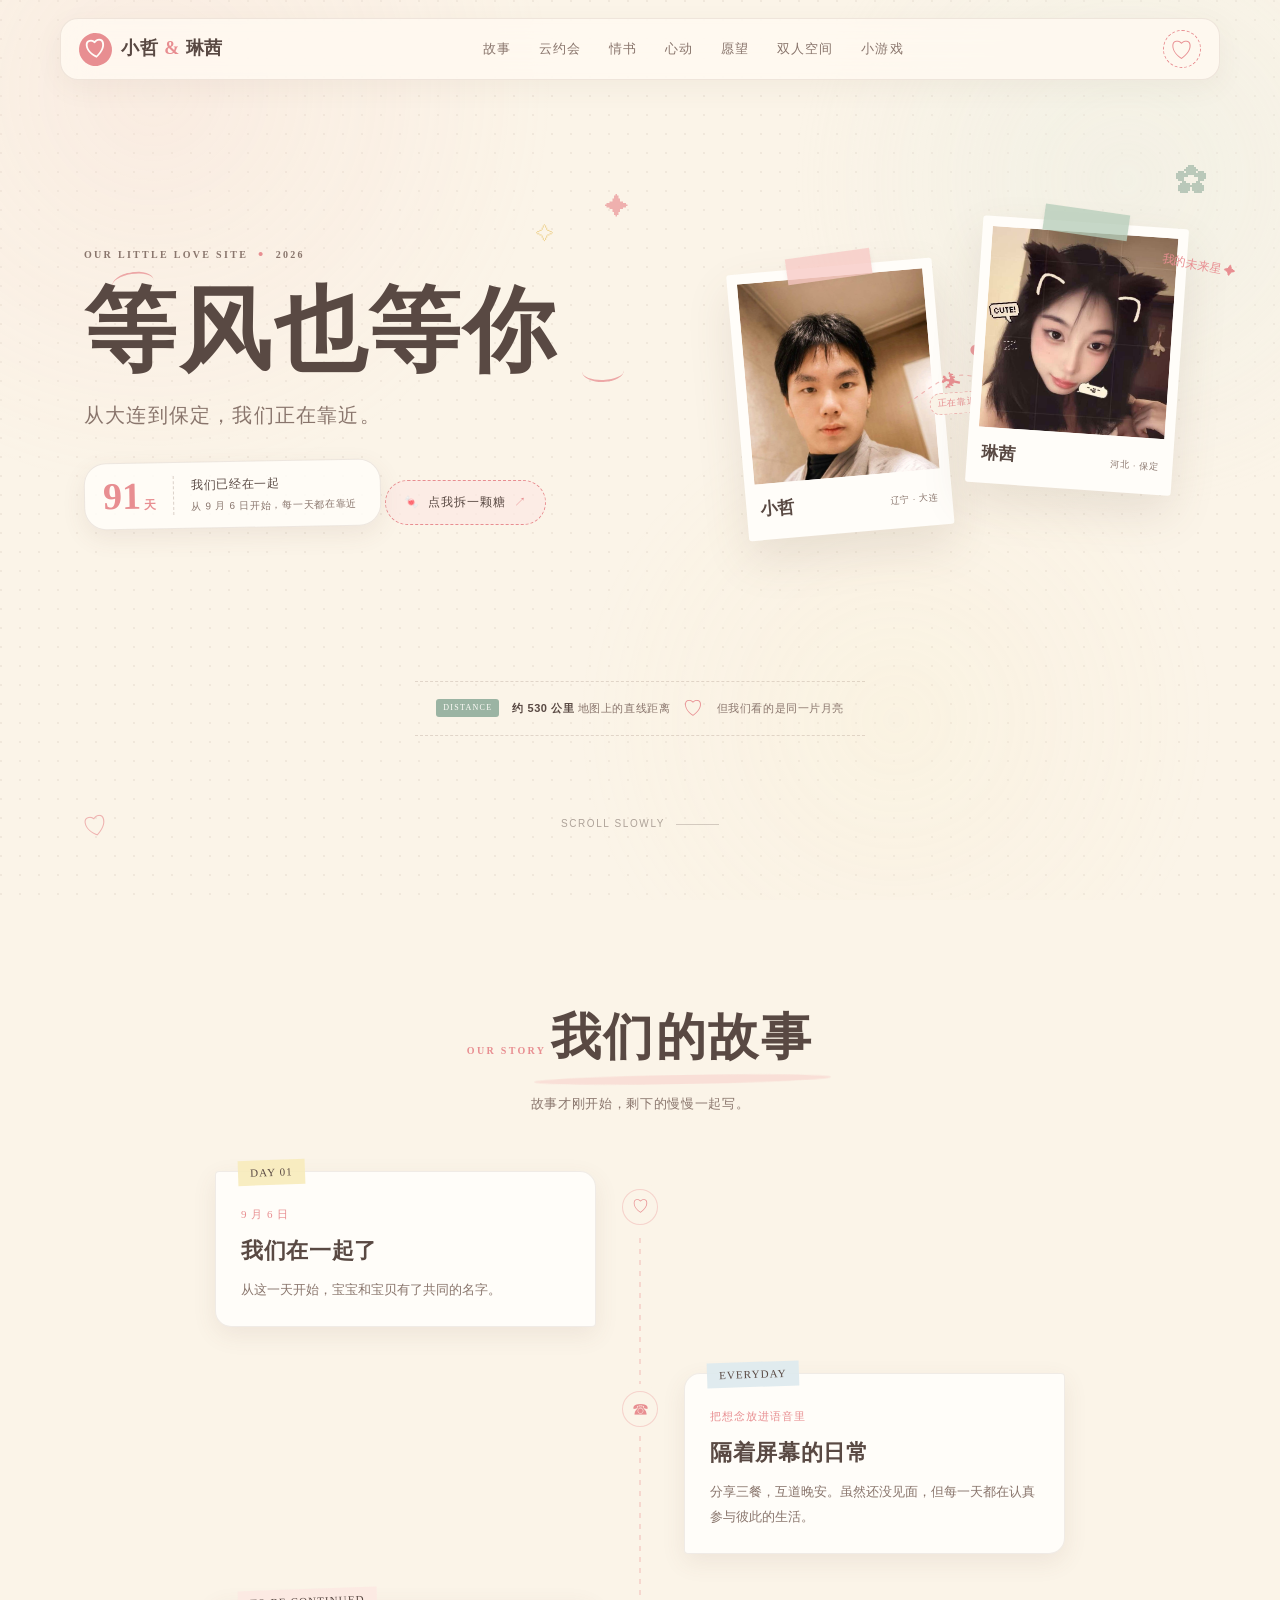
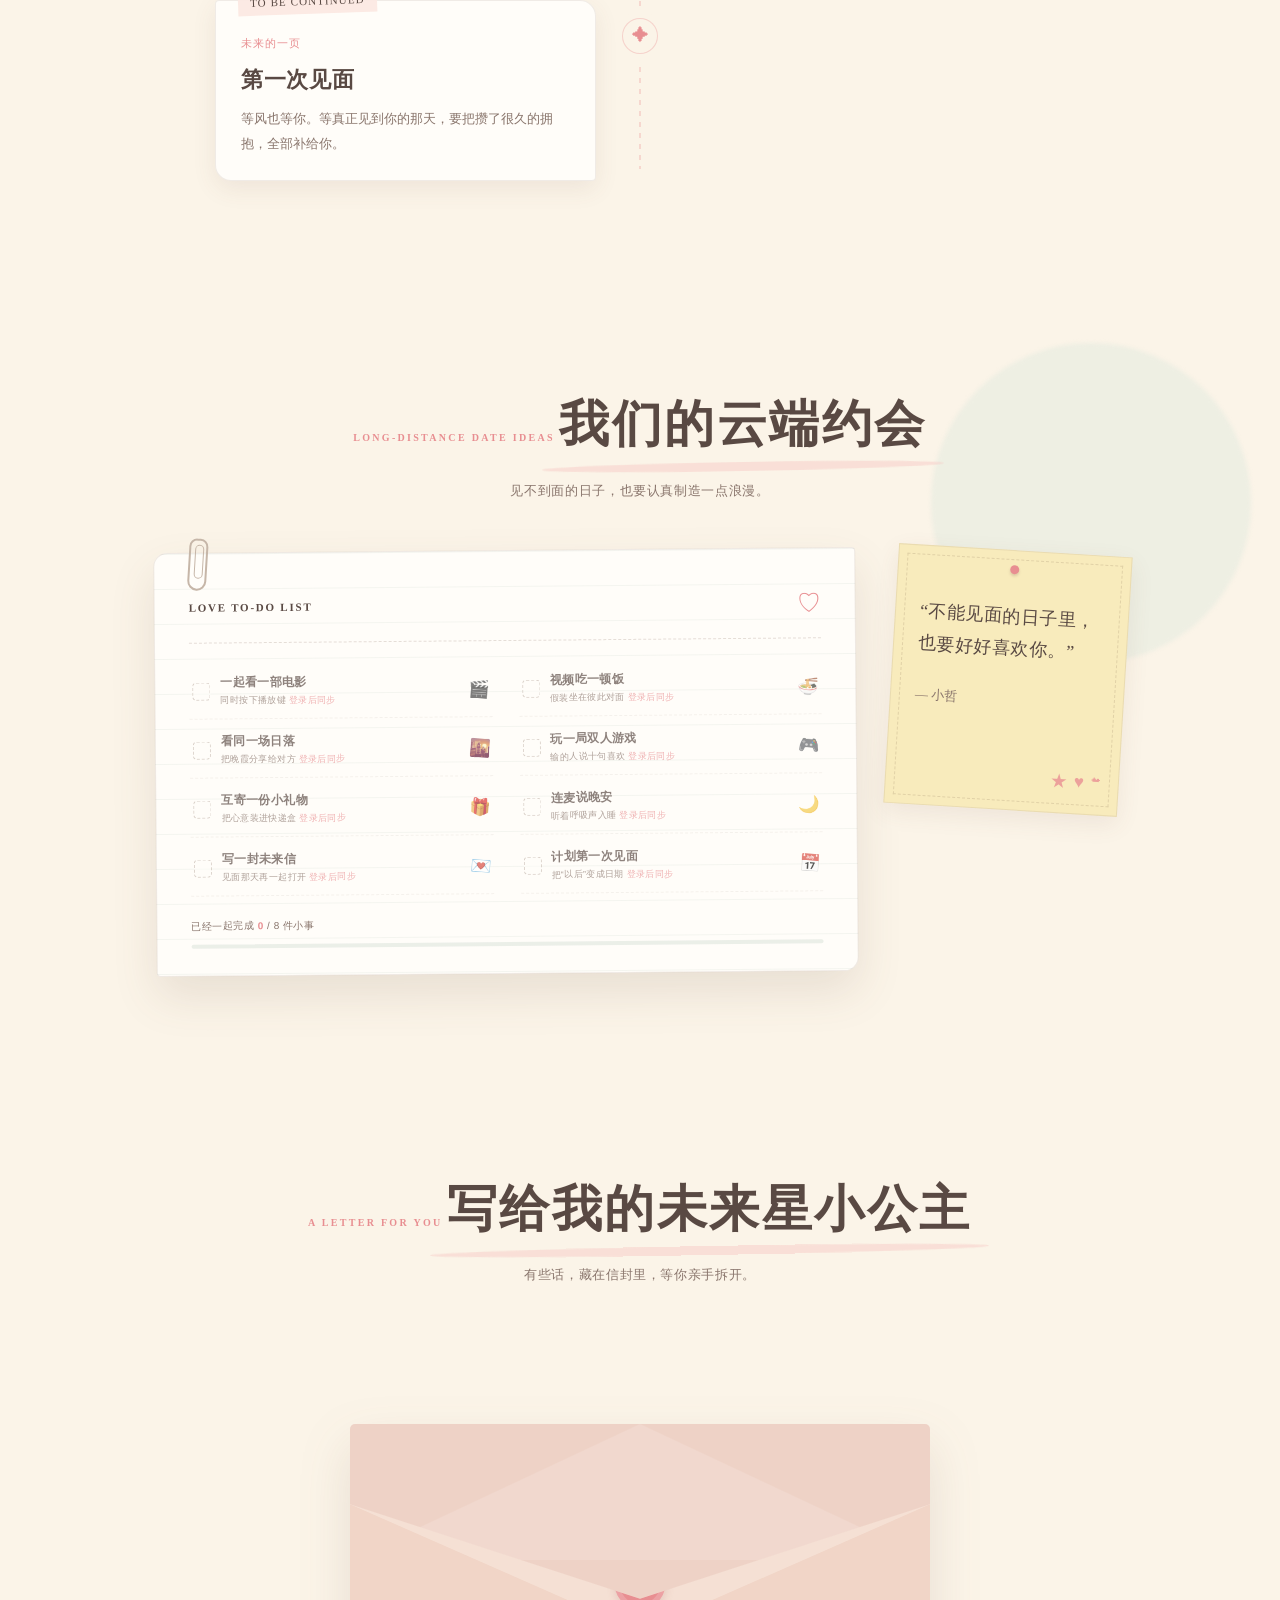
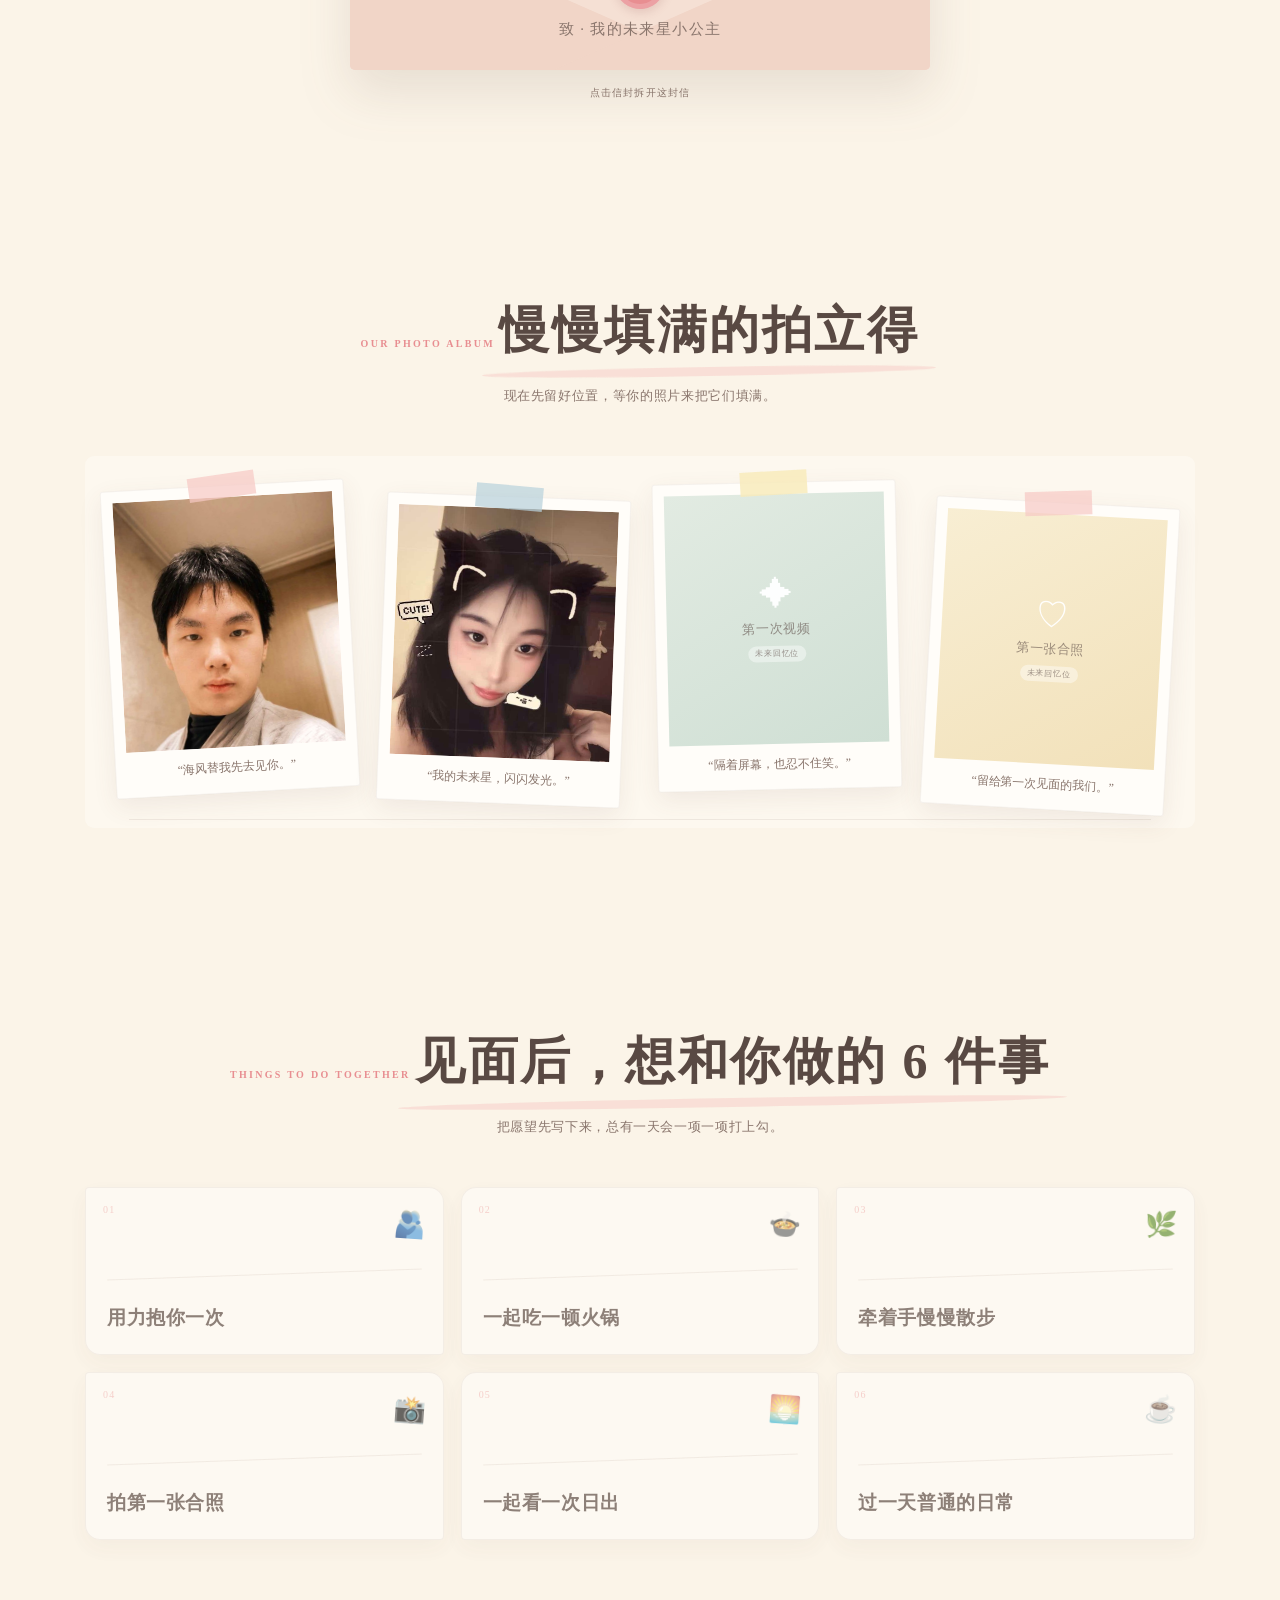
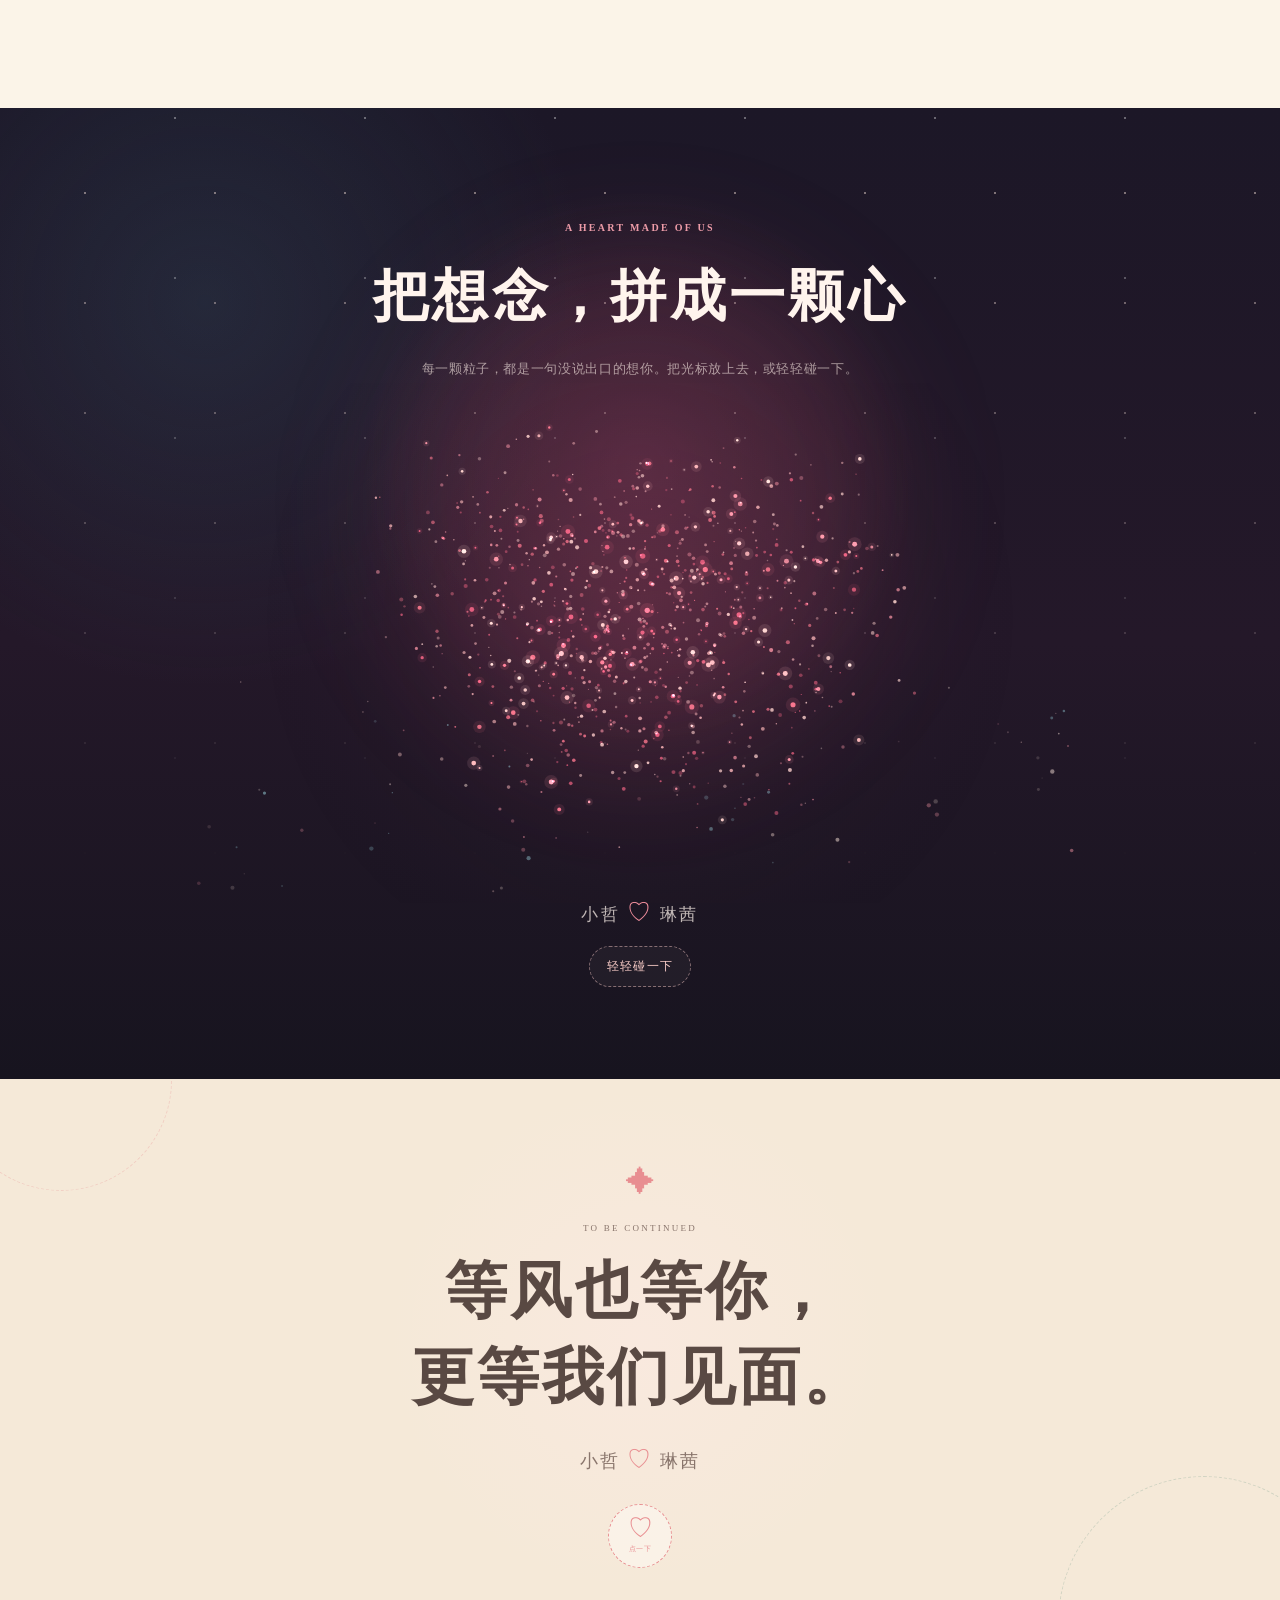
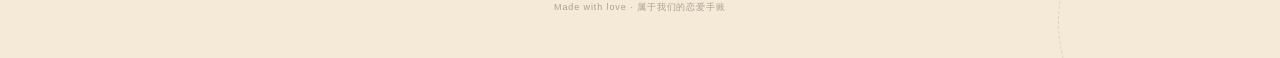
==== index.html @ b321e3ad "Create xiaozhe and linxi love site" ====
<!DOCTYPE html>
<html lang="zh-CN">
<head>
  <meta charset="UTF-8">
  <meta name="viewport" content="width=device-width, initial-scale=1.0">
  <meta name="theme-color" content="#fbf4e8">
  <meta name="description" content="小哲和琳茜的恋爱手账：等风也等你。">
  <meta name="author" content="小哲 &amp; 琳茜">
  <meta property="og:title" content="等风也等你 | 小哲 &amp; 琳茜">
  <meta property="og:description" content="小哲和琳茜的恋爱手账：等风也等你。">
  <meta property="og:type" content="website">
  <meta property="og:locale" content="zh_CN">
  <meta name="twitter:card" content="summary">
  <title>等风也等你 | 小哲 &amp; 琳茜</title>
  <link rel="stylesheet" href="styles.css">
  <link rel="stylesheet" href="mobile-nav.css">
  <script type="application/ld+json">{"@context":"https://schema.org","@type":"WebSite","name":"等风也等你 | 小哲 & 琳茜","description":"小哲和琳茜的恋爱手账：等风也等你。"}</script>
</head>
<body>
  <div class="page-texture" aria-hidden="true"></div>

  <header class="topbar">
    <a class="brand" href="#home" aria-label="回到首页">
      <span class="brand-heart">&#9825;</span>
      <span>小哲 <i>&amp;</i> 琳茜</span>
    </a>
    <nav class="nav-links" aria-label="页面导航">
      <a href="#story">故事</a>
      <a href="#cloud-date">云约会</a>
      <a href="#letter">情书</a>
      <a href="#particle-heart">心动</a>
      <a href="#wishes">愿望</a>
      <a href="space.html">双人空间</a>
      <a href="games.html">小游戏</a>
    </nav>
    <button class="heart-btn" id="headerHeart" type="button" aria-label="点一颗爱心">&#9825;</button>
  </header>

  <main>
    <section class="hero" id="home">
      <div class="hero-doodles" aria-hidden="true">
        <span class="doodle doodle-star">&#10022;</span>
        <span class="doodle doodle-flower">&#10047;</span>
        <span class="doodle doodle-heart">&#9825;</span>
        <span class="doodle doodle-sparkle">&#10023;</span>
      </div>

      <div class="hero-copy">
        <p class="eyebrow"><span>OUR LITTLE LOVE SITE</span><span class="eyebrow-dot">&#8226;</span><span>2026</span></p>
        <h1>等风也等你</h1>
        <p class="hero-subtitle">从大连到保定，我们正在靠近。</p>

        <div class="days-board" aria-label="恋爱天数">
          <div class="days-number">
            <span id="daysTogether">0</span>
            <small>天</small>
          </div>
          <div class="days-caption">
            <span>我们已经在一起</span>
            <span class="days-sub">从 9 月 6 日开始，每一天都在靠近</span>
          </div>
        </div>

        <button class="sweet-btn" id="sweetButton" type="button">
          <span class="sweet-icon">&#127852;</span>
          点我拆一颗糖
          <span class="sweet-arrow">&#8599;</span>
        </button>
      </div>

      <div class="hero-postcards">
        <article class="polaroid polaroid-zhe" aria-label="小哲">
          <span class="tape" aria-hidden="true"></span>
          <div class="photo-slot photo-slot-blue">
            <img src="assets/photos/zhe-portrait.jpg" alt="小哲">
          </div>
          <div class="polaroid-caption">
            <strong>小哲</strong>
            <span>辽宁 &#183; 大连</span>
          </div>
          <span class="hand-note note-zhe">&#9825;</span>
        </article>

        <div class="route-line" aria-hidden="true">
          <svg viewBox="0 0 190 110" role="presentation">
            <path class="route-path" d="M8 92 C 48 72, 76 34, 119 45 S 165 70, 181 25"></path>
            <path class="route-heart" d="M98 10 c-3.8-5.6-12.8-4.2-14.2 3.1-.9 4.5 2.7 8.5 7.2 11.6 1.1.8 2.5 1.7 3.8 2.4 1.3-.7 2.7-1.6 3.8-2.4 4.5-3.1 8.1-7.1 7.2-11.6C104.4 5.8 101.8 6.7 98 10Z" transform="translate(31 11) rotate(-13)"></path>
          </svg>
          <span class="route-plane">&#9992;</span>
          <span class="route-label">正在靠近</span>
        </div>

        <article class="polaroid polaroid-lin" aria-label="琳茜">
          <span class="tape tape-sage" aria-hidden="true"></span>
          <div class="photo-slot photo-slot-pink">
            <img src="assets/photos/lin-portrait.jpg" alt="琳茜">
          </div>
          <div class="polaroid-caption">
            <strong>琳茜</strong>
            <span>河北 &#183; 保定</span>
          </div>
          <span class="hand-note note-lin">我的未来星 &#10022;</span>
        </article>
      </div>

      <div class="distance-strip">
        <span class="distance-sticker">DISTANCE</span>
        <p><strong>约 530 公里</strong> 地图上的直线距离</p>
        <span class="distance-heart">&#9825;</span>
        <p>但我们看的是同一片月亮</p>
      </div>

      <div class="scroll-hint" aria-hidden="true">
        <span>SCROLL SLOWLY</span>
        <span class="scroll-line"></span>
      </div>
    </section>

    <section class="section story-section" id="story">
      <div class="section-heading">
        <span class="section-kicker">OUR STORY</span>
        <h2>我们的故事</h2>
        <p>故事才刚开始，剩下的慢慢一起写。</p>
      </div>

      <div class="timeline">
        <div class="timeline-line" aria-hidden="true"></div>

        <article class="timeline-item item-left">
          <div class="timeline-dot"><span>&#9825;</span></div>
          <div class="story-card">
            <span class="washi washi-yellow">DAY 01</span>
            <time datetime="2026-09-06">9 月 6 日</time>
            <h3>我们在一起了</h3>
            <p>从这一天开始，宝宝和宝贝有了共同的名字。</p>
          </div>
        </article>

        <article class="timeline-item item-right">
          <div class="timeline-dot"><span>&#9742;</span></div>
          <div class="story-card">
            <span class="washi washi-blue">EVERYDAY</span>
            <time>把想念放进语音里</time>
            <h3>隔着屏幕的日常</h3>
            <p>分享三餐，互道晚安。虽然还没见面，但每一天都在认真参与彼此的生活。</p>
          </div>
        </article>

        <article class="timeline-item item-left">
          <div class="timeline-dot"><span>&#10022;</span></div>
          <div class="story-card">
            <span class="washi washi-pink">TO BE CONTINUED</span>
            <time>未来的一页</time>
            <h3>第一次见面</h3>
            <p>等风也等你。等真正见到你的那天，要把攒了很久的拥抱，全部补给你。</p>
          </div>
        </article>
      </div>
    </section>

    <section class="section cloud-section" id="cloud-date">
      <div class="section-heading">
        <span class="section-kicker">LONG-DISTANCE DATE IDEAS</span>
        <h2>我们的云端约会</h2>
        <p>见不到面的日子，也要认真制造一点浪漫。</p>
      </div>

      <div class="checklist-wrap">
        <div class="checklist-paper">
          <div class="paper-clip" aria-hidden="true"></div>
          <div class="checklist-head">
            <span class="checklist-title">LOVE TO-DO LIST</span>
            <span class="checklist-heart">&#9825;</span>
          </div>
          <div class="checklist-grid">
            <label class="check-item">
              <input type="checkbox" data-cloud-check="movie">
              <span class="check-box" aria-hidden="true"></span>
              <span class="check-content"><strong>一起看一部电影</strong><small>同时按下播放键</small></span>
              <span class="check-emoji" aria-hidden="true">&#127916;</span>
            </label>
            <label class="check-item">
              <input type="checkbox" data-cloud-check="meal">
              <span class="check-box" aria-hidden="true"></span>
              <span class="check-content"><strong>视频吃一顿饭</strong><small>假装坐在彼此对面</small></span>
              <span class="check-emoji" aria-hidden="true">&#127836;</span>
            </label>
            <label class="check-item">
              <input type="checkbox" data-cloud-check="sunset">
              <span class="check-box" aria-hidden="true"></span>
              <span class="check-content"><strong>看同一场日落</strong><small>把晚霞分享给对方</small></span>
              <span class="check-emoji" aria-hidden="true">&#127751;</span>
            </label>
            <label class="check-item">
              <input type="checkbox" data-cloud-check="game">
              <span class="check-box" aria-hidden="true"></span>
              <span class="check-content"><strong>玩一局双人游戏</strong><small>输的人说十句喜欢</small></span>
              <span class="check-emoji" aria-hidden="true">&#127918;</span>
            </label>
            <label class="check-item">
              <input type="checkbox" data-cloud-check="gift">
              <span class="check-box" aria-hidden="true"></span>
              <span class="check-content"><strong>互寄一份小礼物</strong><small>把心意装进快递盒</small></span>
              <span class="check-emoji" aria-hidden="true">&#127873;</span>
            </label>
            <label class="check-item">
              <input type="checkbox" data-cloud-check="goodnight">
              <span class="check-box" aria-hidden="true"></span>
              <span class="check-content"><strong>连麦说晚安</strong><small>听着呼吸声入睡</small></span>
              <span class="check-emoji" aria-hidden="true">&#127769;</span>
            </label>
            <label class="check-item">
              <input type="checkbox" data-cloud-check="letter">
              <span class="check-box" aria-hidden="true"></span>
              <span class="check-content"><strong>写一封未来信</strong><small>见面那天再一起打开</small></span>
              <span class="check-emoji" aria-hidden="true">&#128140;</span>
            </label>
            <label class="check-item">
              <input type="checkbox" data-cloud-check="meet">
              <span class="check-box" aria-hidden="true"></span>
              <span class="check-content"><strong>计划第一次见面</strong><small>把“以后”变成日期</small></span>
              <span class="check-emoji" aria-hidden="true">&#128197;</span>
            </label>
          </div>
          <div class="checklist-footer">
            <span>已经一起完成 <strong id="cloudProgress">0</strong> / 8 件小事</span>
            <div class="progress-track" aria-hidden="true"><span id="cloudProgressBar"></span></div>
          </div>
        </div>

        <aside class="cloud-note">
          <span class="note-pin" aria-hidden="true"></span>
          <p class="note-hand">“不能见面的日子里，也要好好喜欢你。”</p>
          <span class="note-sign">&#8212; 小哲</span>
          <div class="note-stickers" aria-hidden="true">
            <span>&#9733;</span><span>&#9829;</span><span>&#9729;</span>
          </div>
        </aside>
      </div>
    </section>

    <section class="section letter-section" id="letter">
      <div class="section-heading">
        <span class="section-kicker">A LETTER FOR YOU</span>
        <h2>写给我的未来星小公主</h2>
        <p>有些话，藏在信封里，等你亲手拆开。</p>
      </div>

      <div class="letter-scene">
        <div class="envelope" id="envelope" role="button" tabindex="0" aria-expanded="false" aria-label="拆开小哲写给琳茜的信" data-open-tip="再点一下，把信收回去" data-close-tip="点击信封拆开这封信">
          <div class="envelope-back"></div>
          <div class="letter-paper">
            <span class="letter-date">TO MY FUTURE STAR</span>
            <h3>你好呀，未来星小公主：</h3>
            <p>和你相处的这些时日，让我体验到了人生中十分珍贵的感受。</p>
            <p>也许我们在很多方面各有所爱，但在和你相处时，我总能找到我们之间共有的部分。我不曾完整地定义过自己的性格，曾经对世界的体验，大多是一个人的四季、一个人到处走走。也许这就是我性格的底色。</p>
            <p>短短几个月，让我对我们今后的二人世界充满种种憧憬。我愿意再看河北这片广袤的华北平原上青色的麦芒和秋日圆月时，多一个站在我身边的你。</p>
            <p>你说你不喜欢选择，而我所缺的，正是一个在今后面对无数选择时，可以牢牢牵住的手掌。</p>
            <p>事到如今，我既然参与不了你的过去，那便与你的余生奉陪到底。</p>
            <span class="letter-signature">—— 小哲 ♡</span>
          </div>
          <div class="envelope-flap"></div>
          <div class="envelope-front">
            <span class="envelope-seal">&#9825;</span>
            <span class="envelope-to">致 · 我的未来星小公主</span>
          </div>
        </div>
        <p class="envelope-tip" id="envelopeTip">点击信封拆开这封信</p>
      </div>
    </section>

    <section class="section gallery-section">
      <div class="section-heading">
        <span class="section-kicker">OUR PHOTO ALBUM</span>
        <h2>慢慢填满的拍立得</h2>
        <p>现在先留好位置，等你的照片来把它们填满。</p>
      </div>

      <div class="gallery-wall">
        <figure class="gallery-card gallery-card-one">
          <span class="gallery-tape" aria-hidden="true"></span>
          <div class="gallery-photo">
            <img src="assets/photos/zhe-portrait.jpg" alt="小哲的照片">
          </div>
          <figcaption>“海风替我先去见你。”</figcaption>
        </figure>
        <figure class="gallery-card gallery-card-two">
          <span class="gallery-tape tape-blue" aria-hidden="true"></span>
          <div class="gallery-photo gallery-photo-pink">
            <img src="assets/photos/lin-portrait.jpg" alt="琳茜的照片">
          </div>
          <figcaption>“我的未来星，闪闪发光。”</figcaption>
        </figure>
        <figure class="gallery-card gallery-card-three">
          <span class="gallery-tape tape-yellow" aria-hidden="true"></span>
          <div class="gallery-photo gallery-photo-sage">
            <span class="gallery-icon">&#10022;</span>
            <span>第一次视频</span>
            <small>未来回忆位</small>
          </div>
          <figcaption>“隔着屏幕，也忍不住笑。”</figcaption>
        </figure>
        <figure class="gallery-card gallery-card-four">
          <span class="gallery-tape" aria-hidden="true"></span>
          <div class="gallery-photo gallery-photo-cream">
            <span class="gallery-icon">&#9825;</span>
            <span>第一张合照</span>
            <small>未来回忆位</small>
          </div>
          <figcaption>“留给第一次见面的我们。”</figcaption>
        </figure>
      </div>
    </section>

    <section class="section wishes-section" id="wishes">
      <div class="section-heading">
        <span class="section-kicker">THINGS TO DO TOGETHER</span>
        <h2>见面后，想和你做的 6 件事</h2>
        <p>把愿望先写下来，总有一天会一项一项打上勾。</p>
      </div>

      <div class="wish-grid">
        <label class="wish-card">
          <input type="checkbox" data-wish-check="hug">
          <span class="wish-number">01</span>
          <span class="wish-emoji" aria-hidden="true">&#129730;</span>
          <strong>用力抱你一次</strong>
          <span class="wish-line"></span>
          <span class="wish-check" aria-hidden="true">完成啦</span>
        </label>
        <label class="wish-card">
          <input type="checkbox" data-wish-check="hotpot">
          <span class="wish-number">02</span>
          <span class="wish-emoji" aria-hidden="true">&#127858;</span>
          <strong>一起吃一顿火锅</strong>
          <span class="wish-line"></span>
          <span class="wish-check" aria-hidden="true">完成啦</span>
        </label>
        <label class="wish-card">
          <input type="checkbox" data-wish-check="walk">
          <span class="wish-number">03</span>
          <span class="wish-emoji" aria-hidden="true">&#127807;</span>
          <strong>牵着手慢慢散步</strong>
          <span class="wish-line"></span>
          <span class="wish-check" aria-hidden="true">完成啦</span>
        </label>
        <label class="wish-card">
          <input type="checkbox" data-wish-check="photo">
          <span class="wish-number">04</span>
          <span class="wish-emoji" aria-hidden="true">&#128248;</span>
          <strong>拍第一张合照</strong>
          <span class="wish-line"></span>
          <span class="wish-check" aria-hidden="true">完成啦</span>
        </label>
        <label class="wish-card">
          <input type="checkbox" data-wish-check="sunrise">
          <span class="wish-number">05</span>
          <span class="wish-emoji" aria-hidden="true">&#127749;</span>
          <strong>一起看一次日出</strong>
          <span class="wish-line"></span>
          <span class="wish-check" aria-hidden="true">完成啦</span>
        </label>
        <label class="wish-card">
          <input type="checkbox" data-wish-check="ordinary">
          <span class="wish-number">06</span>
          <span class="wish-emoji" aria-hidden="true">&#9749;</span>
          <strong>过一天普通的日常</strong>
          <span class="wish-line"></span>
          <span class="wish-check" aria-hidden="true">完成啦</span>
        </label>
      </div>
    </section>

    <section class="particle-section" id="particle-heart">
      <div class="particle-copy">
        <span class="section-kicker">A HEART MADE OF US</span>
        <h2>把想念，拼成一颗心</h2>
        <p>每一颗粒子，都是一句没说出口的想你。把光标放上去，或轻轻碰一下。</p>
      </div>
      <div class="particle-stage" id="particleStage">
        <canvas id="heartCanvas" role="img" aria-label="粒子爱心"></canvas>
      </div>
      <div class="particle-footer">
        <p class="particle-names">小哲 <span>&#9825;</span> 琳茜</p>
        <button class="particle-button" id="particleButton" type="button" data-message="散开也想你">轻轻碰一下</button>
      </div>
    </section>

    <section class="ending">
      <span class="ending-star" aria-hidden="true">&#10022;</span>
      <p class="ending-small">TO BE CONTINUED</p>
      <h2>等风也等你，<br>更等我们见面。</h2>
      <p class="ending-names">小哲 <span>&#9825;</span> 琳茜</p>
      <button class="ending-heart" id="endingHeart" type="button" aria-label="点一颗爱心">
        <span>&#9825;</span>
        <small>点一下</small>
      </button>
      <p class="ending-footer">Made with love &#183; 属于我们的恋爱手账</p>
    </section>
  </main>

  <div class="toast" id="sweetToast" role="status" aria-live="polite">
    <span class="toast-emoji" id="toastEmoji">&#127852;</span>
    <span id="toastText">今天也很想你。</span>
  </div>

  <div class="heart-layer" id="heartLayer" aria-hidden="true"></div>

  <nav class="mobile-dock" aria-label="mobile navigation">
    <a class="dock-item is-active" href="index.html"><span class="dock-icon">&#8962;</span><span>首页</span></a>
    <a class="dock-item" href="#story"><span class="dock-icon">&#10022;</span><span>故事</span></a>
    <a class="dock-item" href="space.html"><span class="dock-icon">&#9825;</span><span>空间</span></a>
    <a class="dock-item" href="games.html"><span class="dock-icon">&#10047;</span><span>游戏</span></a>
    <a class="dock-item" href="#letter"><span class="dock-icon">&#9993;</span><span>情书</span></a>
  </nav>


  <script id="sweetNotes" type="application/json">["今天也很想你。","我们看的是同一片月亮。","想念正在从大连寄往保定。","你是我的未来星。","等风也等你，等我们见面。","隔着屏幕，也想抱抱你。","下次的晚霞，想和你一起看。","以后要一起吃好多顿饭。"]</script>
  <script src="vendor/supabase.js"></script>
  <script src="js/supabase-client.js"></script>
  <script src="script.js"></script>
</body>
</html>
---- styles.css ----
/* Love site - cute scrapbook style */
:root {
  --paper: #fbf4e8;
  --paper-2: #f5e9d8;
  --cream: #fffaf1;
  --white: #fffdf9;
  --ink: #594943;
  --ink-soft: #89756c;
  --pink: #e88e91;
  --pink-soft: #f7cbc6;
  --pink-pale: #fce9e3;
  --sage: #9bb4a3;
  --sage-pale: #dde9de;
  --blue: #9bbac8;
  --blue-pale: #dfeaef;
  --yellow: #e8c66e;
  --yellow-pale: #f8ebbc;
  --shadow: 0 20px 45px rgba(109, 82, 67, 0.13);
  --shadow-soft: 0 8px 24px rgba(109, 82, 67, 0.09);
  --hand: "Hannotate SC", "HanziPen SC", "Xingkai SC", "STKaiti", "KaiTi", serif;
  --body: "PingFang SC", "Hiragino Sans GB", "Microsoft YaHei", "Noto Sans SC", sans-serif;
  --serif: "Songti SC", "STSong", "Noto Serif SC", "SimSun", serif;
}

* { box-sizing: border-box; }
html { scroll-behavior: smooth; overflow-x: hidden; }
body {
  margin: 0;
  color: var(--ink);
  background: var(--paper);
  font-family: var(--body);
  line-height: 1.75;
  overflow-x: hidden;
}
body::selection { color: var(--ink); background: var(--pink-soft); }

a { color: inherit; text-decoration: none; }
button, label { -webkit-tap-highlight-color: transparent; }
button { font: inherit; }

.page-texture {
  position: fixed;
  inset: 0;
  z-index: -1;
  pointer-events: none;
  opacity: 0.55;
  background-image: radial-gradient(circle at 1px 1px, rgba(111, 82, 64, 0.13) 1px, transparent 0);
  background-size: 19px 19px;
}
.page-texture::after {
  content: "";
  position: absolute;
  inset: 0;
  background:
    radial-gradient(circle at 12% 10%, rgba(247, 203, 198, 0.32), transparent 29%),
    radial-gradient(circle at 88% 20%, rgba(221, 233, 222, 0.48), transparent 25%),
    radial-gradient(circle at 70% 80%, rgba(248, 235, 188, 0.24), transparent 28%);
}

/* Top navigation */
.topbar {
  position: sticky;
  top: 0;
  z-index: 60;
  display: flex;
  align-items: center;
  justify-content: space-between;
  gap: 20px;
  width: min(1160px, calc(100% - 48px));
  margin: 18px auto 0;
  padding: 11px 18px;
  border: 1px solid rgba(139, 109, 91, 0.14);
  border-radius: 18px;
  background: rgba(255, 250, 241, 0.84);
  box-shadow: 0 8px 28px rgba(109, 82, 67, 0.06);
  backdrop-filter: blur(16px);
}
.brand {
  display: flex;
  align-items: center;
  gap: 9px;
  font-family: var(--hand);
  font-size: 18px;
  font-weight: 700;
  letter-spacing: 0.05em;
  white-space: nowrap;
}
.brand-heart {
  display: grid;
  width: 33px;
  height: 33px;
  place-items: center;
  border-radius: 50%;
  color: var(--white);
  background: var(--pink);
  font-family: Georgia, serif;
  font-size: 22px;
  line-height: 1;
  transform: rotate(-7deg);
}
.brand i { color: var(--pink); font-style: normal; }
.nav-links {
  display: flex;
  align-items: center;
  gap: 28px;
  color: var(--ink-soft);
  font-size: 13px;
  letter-spacing: 0.08em;
}
.nav-links a { position: relative; padding: 5px 0; transition: color 180ms ease; }
.nav-links a::after {
  content: "";
  position: absolute;
  right: 50%;
  bottom: 0;
  left: 50%;
  height: 1px;
  background: var(--pink);
  transition: right 180ms ease, left 180ms ease;
}
.nav-links a:hover { color: var(--ink); }
.nav-links a:hover::after { right: 0; left: 0; }
.heart-btn {
  display: grid;
  width: 38px;
  height: 38px;
  padding: 0;
  place-items: center;
  border: 1px dashed var(--pink);
  border-radius: 50%;
  color: var(--pink);
  background: transparent;
  font-family: Georgia, serif;
  font-size: 23px;
  cursor: pointer;
  transition: transform 180ms ease, background 180ms ease;
}
.heart-btn:hover { background: var(--pink-pale); transform: rotate(-12deg) scale(1.06); }

/* Hero */
.hero {
  position: relative;
  width: min(1160px, calc(100% - 48px));
  min-height: calc(100vh - 82px);
  margin: 0 auto;
  padding: 74px 0 60px;
  display: grid;
  grid-template-columns: minmax(0, 1.06fr) minmax(430px, 0.94fr);
  align-items: center;
  gap: 42px;
}
.hero-copy { position: relative; z-index: 2; padding-left: 24px; }
.eyebrow {
  display: flex;
  align-items: center;
  gap: 10px;
  margin: 0 0 16px;
  color: var(--ink-soft);
  font-family: Georgia, "Times New Roman", serif;
  font-size: 10px;
  font-weight: 600;
  letter-spacing: 0.23em;
}
.eyebrow-dot { color: var(--pink); font-size: 15px; }
.hero h1 {
  position: relative;
  margin: 0;
  font-family: var(--hand);
  font-size: clamp(68px, 7.2vw, 100px);
  font-weight: 700;
  line-height: 1.04;
  white-space: nowrap;
  letter-spacing: 0.03em;
}
.hero h1::before,
.hero h1::after {
  content: "";
  position: absolute;
  width: 42px;
  height: 20px;
  border-top: 2px solid var(--pink);
  border-radius: 50%;
  opacity: 0.74;
}
.hero h1::before { top: -12px; left: 5%; transform: rotate(-9deg); }
.hero h1::after { right: 5%; bottom: -2px; transform: rotate(178deg); }
.hero-subtitle {
  margin: 18px 0 0;
  color: var(--ink-soft);
  font-family: var(--serif);
  font-size: clamp(16px, 1.7vw, 20px);
  letter-spacing: 0.06em;
}
.days-board {
  display: inline-flex;
  align-items: center;
  gap: 17px;
  margin-top: 28px;
  padding: 12px 23px 12px 18px;
  border: 1px solid rgba(131, 101, 86, 0.14);
  border-radius: 22px;
  background: rgba(255, 253, 249, 0.86);
  box-shadow: var(--shadow-soft);
  text-align: left;
  transform: rotate(-1deg);
}
.days-number {
  display: flex;
  align-items: baseline;
  gap: 3px;
  padding-right: 17px;
  border-right: 1px dashed rgba(137, 109, 93, 0.3);
  color: var(--pink);
  font-family: Georgia, "Times New Roman", serif;
}
.days-number span { font-size: 38px; font-weight: 700; line-height: 1; }
.days-number small { font-family: var(--body); font-size: 12px; font-weight: 600; }
.days-caption { display: flex; flex-direction: column; color: var(--ink); font-size: 12px; letter-spacing: 0.06em; }
.days-sub { margin-top: 2px; color: var(--ink-soft); font-size: 10px; }
.days-sub strong { color: var(--pink); font-weight: 600; }
.sweet-btn {
  display: inline-flex;
  align-items: center;
  gap: 8px;
  margin-top: 22px;
  padding: 11px 18px;
  border: 1px dashed var(--pink);
  border-radius: 999px;
  color: var(--ink);
  background: rgba(252, 233, 227, 0.72);
  font-size: 12px;
  letter-spacing: 0.08em;
  cursor: pointer;
  transition: transform 180ms ease, box-shadow 180ms ease, background 180ms ease;
}
.sweet-btn:hover { background: var(--pink-pale); box-shadow: 0 8px 18px rgba(217, 145, 145, 0.18); transform: translateY(-2px) rotate(-1deg); }
.sweet-arrow { color: var(--pink); }

/* Hero polaroids */
.hero-postcards {
  position: relative;
  display: flex;
  align-items: center;
  justify-content: center;
  gap: 30px;
  min-height: 450px;
}
.polaroid {
  position: relative;
  width: 206px;
  padding: 10px 10px 15px;
  border-radius: 3px;
  background: var(--white);
  box-shadow: var(--shadow);
  transition: transform 260ms ease, box-shadow 260ms ease;
}
.polaroid:hover { box-shadow: 0 24px 55px rgba(112, 86, 70, 0.19); }
.polaroid-zhe { transform: rotate(-5deg) translateY(15px); }
.polaroid-zhe:hover { transform: rotate(-2deg) translateY(7px); }
.polaroid-lin { transform: rotate(4deg) translateY(-29px); }
.polaroid-lin:hover { transform: rotate(1deg) translateY(-35px); }
.tape {
  position: absolute;
  z-index: 3;
  top: -13px;
  left: 50%;
  width: 85px;
  height: 26px;
  background: rgba(247, 201, 197, 0.75);
  box-shadow: 0 2px 5px rgba(120, 90, 73, 0.08);
  transform: translateX(-50%) rotate(-3deg);
}
.tape-sage { background: rgba(183, 205, 186, 0.78); transform: translateX(-50%) rotate(4deg); }
.photo-slot {
  display: flex;
  overflow: hidden;
  aspect-ratio: 1 / 1.08;
  align-items: center;
  justify-content: center;
  flex-direction: column;
  gap: 8px;
  color: rgba(76, 67, 61, 0.6);
  text-align: center;
}
.photo-slot-blue { background: radial-gradient(circle at 75% 20%, rgba(255,255,255,0.65) 0 8%, transparent 9%), linear-gradient(150deg, #dce9ee, #c8dbe2); }
.photo-slot-pink { background: radial-gradient(circle at 25% 20%, rgba(255,255,255,0.62) 0 9%, transparent 10%), linear-gradient(150deg, #f9dfda, #f1c8c5); }
.photo-doodle { color: rgba(255,255,255,0.9); font-family: Georgia, serif; font-size: 42px; line-height: 1; }
.photo-placeholder-text { font-family: var(--hand); font-size: 14px; line-height: 1.55; letter-spacing: 0.06em; }
.polaroid-caption { display: flex; align-items: baseline; justify-content: space-between; gap: 5px; padding: 11px 4px 0; }
.polaroid-caption strong { font-family: var(--hand); font-size: 17px; }
.polaroid-caption span { color: var(--ink-soft); font-size: 9px; letter-spacing: 0.07em; }
.hand-note { position: absolute; color: var(--ink-soft); font-family: var(--hand); font-size: 12px; white-space: nowrap; }
.note-zhe { right: -65px; bottom: 33px; transform: rotate(-7deg); }
.note-lin { top: 25px; right: -50px; color: var(--pink); transform: rotate(7deg); }

.route-line {
  position: absolute;
  top: 188px;
  left: 50%;
  width: 124px;
  color: var(--pink);
  transform: translateX(-50%);
  pointer-events: none;
}
.route-line svg { display: block; width: 100%; height: auto; overflow: visible; }
.route-path { fill: none; stroke: rgba(233,143,146,0.6); stroke-width: 1.7; stroke-linecap: round; stroke-dasharray: 5 8; }
.route-heart { fill: rgba(233,143,146,0.9); }
.route-plane { position: absolute; top: 25%; left: 38%; font-size: 19px; transform: rotate(12deg); animation: planeFloat 3.6s ease-in-out infinite; }
.route-label {
  position: absolute;
  top: 62%;
  left: 50%;
  padding: 2px 7px;
  border: 1px dashed rgba(233,143,146,0.58);
  border-radius: 999px;
  background: var(--paper);
  font-family: var(--hand);
  font-size: 9px;
  letter-spacing: 0.08em;
  transform: translateX(-50%) rotate(-4deg);
  white-space: nowrap;
}

.distance-strip {
  grid-column: 1 / -1;
  display: flex;
  align-items: center;
  justify-content: center;
  gap: 13px;
  width: max-content;
  max-width: 100%;
  margin: 19px auto 0;
  padding: 9px 21px;
  border-top: 1px dashed rgba(134, 107, 91, 0.22);
  border-bottom: 1px dashed rgba(134, 107, 91, 0.22);
  color: var(--ink-soft);
  font-size: 11px;
  letter-spacing: 0.05em;
}
.distance-strip p { margin: 0; }
.distance-strip strong { color: var(--ink); font-weight: 600; }
.distance-sticker { padding: 2px 7px; border-radius: 3px; color: var(--white); background: var(--sage); font-family: Georgia, serif; font-size: 8px; letter-spacing: 0.16em; }
.distance-heart { color: var(--pink); font-family: Georgia, serif; font-size: 20px; }

.hero-doodles { position: absolute; inset: 0; pointer-events: none; }
.doodle { position: absolute; font-family: Georgia, serif; opacity: 0.66; color: var(--pink); }
.doodle-star { top: 13%; left: 47%; font-size: 24px; animation: gentleFloat 5s ease-in-out infinite; }
.doodle-flower { top: 9%; right: 1%; color: var(--sage); font-size: 32px; animation: gentleFloat 6s ease-in-out infinite reverse; }
.doodle-heart { bottom: 6%; left: 2%; font-size: 25px; transform: rotate(-12deg); animation: heartBeat 3s ease-in-out infinite; }
.doodle-sparkle { top: 17%; left: 41%; color: var(--yellow); font-size: 18px; }
.scroll-hint { grid-column: 1 / -1; display: flex; align-items: center; justify-content: center; gap: 11px; margin-top: 27px; color: rgba(89,73,67,0.48); font-size: 10px; letter-spacing: 0.16em; }
.scroll-line { display: block; width: 43px; height: 1px; background: rgba(89,73,67,0.24); animation: lineBreath 2.3s ease-in-out infinite; }

/* Sections */
.section { position: relative; width: min(1110px, calc(100% - 48px)); margin: 0 auto; padding: 96px 0; }
.section-heading { position: relative; margin: 0 auto 48px; text-align: center; }
.section-kicker { display: inline-block; margin-bottom: 10px; color: var(--pink); font-family: Georgia, "Times New Roman", serif; font-size: 10px; font-weight: 600; letter-spacing: 0.23em; }
.section-heading h2 { position: relative; display: inline-block; margin: 0; font-family: var(--hand); font-size: clamp(35px, 4.4vw, 50px); font-weight: 700; letter-spacing: 0.05em; }
.section-heading h2::after { content: ""; position: absolute; right: -17px; bottom: -2px; left: -17px; height: 9px; border-radius: 50%; background: rgba(247,201,197,0.48); transform: rotate(-1deg); z-index: -1; }
.section-heading p { margin: 11px 0 0; color: var(--ink-soft); font-size: 13px; letter-spacing: 0.05em; }

/* Timeline */
.timeline { position: relative; width: min(850px, 100%); margin: 0 auto; padding: 8px 0; }
.timeline-line { position: absolute; top: 20px; bottom: 20px; left: 50%; width: 1px; background-image: linear-gradient(to bottom, rgba(233,143,146,0.58) 45%, transparent 0%); background-size: 1px 11px; transform: translateX(-50%); }
.timeline-item { position: relative; display: flex; width: 50%; padding: 0 44px 46px 0; }
.timeline-item:nth-child(3) { margin-left: 50%; padding: 0 0 46px 44px; }
.timeline-item:nth-child(4) { padding-bottom: 0; }
.timeline-dot { position: absolute; z-index: 2; top: 18px; right: -18px; display: grid; width: 36px; height: 36px; place-items: center; border: 1px solid rgba(233,143,146,0.34); border-radius: 50%; color: var(--pink); background: var(--paper); box-shadow: 0 0 0 7px var(--paper); font-family: Georgia, serif; font-size: 17px; }
.timeline-item:nth-child(3) .timeline-dot { right: auto; left: -18px; }
.story-card { position: relative; width: 100%; padding: 27px 25px 24px; border: 1px solid rgba(132,105,90,0.12); border-radius: 4px 16px 4px 16px; background: var(--white); box-shadow: var(--shadow-soft); transition: transform 220ms ease, box-shadow 220ms ease; }
.story-card:hover { box-shadow: var(--shadow); transform: translateY(-3px) rotate(0.4deg); }
.timeline-item:nth-child(3) .story-card { border-radius: 16px 4px 16px 4px; }
.washi { position: absolute; top: -12px; left: 22px; padding: 3px 12px; font-family: var(--hand); font-size: 11px; letter-spacing: 0.1em; transform: rotate(-2deg); }
.washi-yellow { background: rgba(248,235,188,0.9); }
.washi-blue { background: rgba(223,234,239,0.94); }
.washi-pink { background: rgba(252,233,227,0.95); }
.story-card time { color: var(--pink); font-family: Georgia, "Times New Roman", serif; font-size: 11px; letter-spacing: 0.09em; }
.story-card h3 { margin: 5px 0 7px; font-family: var(--hand); font-size: 22px; letter-spacing: 0.03em; }
.story-card p { margin: 0; color: var(--ink-soft); font-size: 13px; line-height: 1.9; }

/* Cloud date checklist */
.cloud-section::before { content: ""; position: absolute; top: 58px; right: -5%; width: 320px; height: 320px; border-radius: 50%; background: rgba(221,233,222,0.44); filter: blur(2px); z-index: -1; }
.checklist-wrap { position: relative; display: flex; align-items: flex-start; gap: 34px; width: min(970px, 100%); margin: 0 auto; }
.checklist-paper { position: relative; flex: 1; padding: 34px 34px 27px; border: 1px solid rgba(132,105,90,0.13); border-radius: 14px 4px 14px 4px; background: linear-gradient(rgba(155,180,163,0.11) 1px, transparent 1px) 0 0 / 100% 35px, var(--white); box-shadow: var(--shadow); transform: rotate(-0.5deg); }
.paper-clip { position: absolute; top: -15px; left: 34px; width: 19px; height: 52px; border: 2px solid #c6b6a8; border-radius: 10px 10px 12px 12px; transform: rotate(4deg); }
.paper-clip::after { content: ""; position: absolute; top: 4px; left: 4px; width: 7px; height: 32px; border: 1px solid #c6b6a8; border-radius: 8px; }
.checklist-head { display: flex; align-items: center; justify-content: space-between; margin-bottom: 20px; padding-bottom: 13px; border-bottom: 1px dashed rgba(132,105,90,0.21); }
.checklist-title { font-family: Georgia, "Times New Roman", serif; font-size: 11px; font-weight: 700; letter-spacing: 0.16em; }
.checklist-heart { color: var(--pink); font-family: Georgia, serif; font-size: 24px; }
.checklist-grid { display: grid; grid-template-columns: repeat(2, minmax(0, 1fr)); gap: 3px 27px; }
.check-item { position: relative; display: flex; align-items: center; gap: 10px; min-height: 56px; padding: 7px 3px; border-bottom: 1px dashed rgba(132,105,90,0.12); cursor: pointer; }
.check-item input { position: absolute; opacity: 0; pointer-events: none; }
.check-box { position: relative; flex: 0 0 18px; width: 18px; height: 18px; border: 1.5px solid rgba(132,105,90,0.42); border-radius: 4px; background: rgba(255,253,249,0.72); transition: background 180ms ease, border-color 180ms ease, transform 180ms ease; }
.check-box::after { content: "\2713"; position: absolute; top: -5px; left: 2px; color: var(--white); font-size: 16px; font-weight: 700; opacity: 0; transform: scale(0.4) rotate(-10deg); transition: opacity 180ms ease, transform 180ms ease; }
.check-item input:checked + .check-box { border-color: var(--sage); background: var(--sage); transform: rotate(-4deg); }
.check-item input:checked + .check-box::after { opacity: 1; transform: scale(1) rotate(0); }
.check-content { display: flex; min-width: 0; flex: 1; flex-direction: column; }
.check-content strong { font-size: 12px; font-weight: 600; letter-spacing: 0.03em; transition: color 180ms ease; }
.check-content small { color: var(--ink-soft); font-size: 9px; letter-spacing: 0.04em; }
.check-item input:checked ~ .check-content strong { color: var(--ink-soft); text-decoration: line-through; text-decoration-color: rgba(233,143,146,0.7); text-decoration-thickness: 1.5px; }
.check-emoji { font-size: 17px; filter: saturate(0.8); transform: rotate(4deg); }
.checklist-footer { margin-top: 21px; color: var(--ink-soft); font-size: 10px; letter-spacing: 0.05em; }
.checklist-footer strong { color: var(--pink); }
.progress-track { width: 100%; height: 4px; margin-top: 9px; overflow: hidden; border-radius: 999px; background: rgba(155,180,163,0.2); }
.progress-track span { display: block; width: 0; height: 100%; border-radius: inherit; background: var(--sage); transition: width 300ms ease; }
.cloud-note { position: relative; flex: 0 0 234px; min-height: 260px; padding: 36px 24px 23px; border: 1px solid rgba(132,105,90,0.12); background: var(--yellow-pale); box-shadow: var(--shadow-soft); transform: rotate(3.5deg); }
.cloud-note::before { content: ""; position: absolute; inset: 8px; border: 1px dashed rgba(121,94,70,0.18); pointer-events: none; }
.note-pin { position: absolute; top: 14px; left: 50%; width: 9px; height: 9px; border-radius: 50%; background: var(--pink); box-shadow: 0 2px 3px rgba(100,60,60,0.2); transform: translateX(-50%); }
.note-hand { margin: 13px 0 20px; font-family: var(--hand); font-size: 18px; line-height: 1.8; letter-spacing: 0.03em; }
.note-sign { color: var(--ink-soft); font-family: var(--hand); font-size: 13px; }
.note-stickers { position: absolute; right: 18px; bottom: 16px; display: flex; gap: 7px; color: rgba(233,143,146,0.8); font-family: Georgia, serif; font-size: 17px; }

/* Letter */
.letter-section { padding-bottom: 115px; }
.letter-scene { display: flex; flex-direction: column; align-items: center; padding-top: 5px; }
.envelope { position: relative; width: min(580px, 94%); height: 330px; cursor: pointer; filter: drop-shadow(0 22px 25px rgba(100,75,61,0.13)); outline: none; transition: height 520ms cubic-bezier(.2,.8,.2,1); }
.envelope:focus-visible { outline: 2px dashed var(--pink); outline-offset: 12px; border-radius: 8px; }
.envelope-back { position: absolute; inset: 84px 0 0; border-radius: 5px; background: #eed2c6; }
.letter-paper { position: absolute; z-index: 1; top: 58px; right: 23px; bottom: 20px; left: 23px; padding: 29px 44px 23px; border-radius: 3px; background: linear-gradient(rgba(233,143,146,0.09) 1px, transparent 1px) 0 0 / 100% 28px, #fffdf7; box-shadow: 0 2px 15px rgba(112,86,70,0.1); opacity: 0; transform: translateY(40px) scale(0.95); transition: transform 500ms cubic-bezier(.2,.8,.2,1), opacity 350ms ease; }
.envelope.is-open { height: 690px; }
.envelope.is-open .letter-paper { z-index: 4; opacity: 1; transform: translateY(-93px) scale(1); }
.letter-date { display: block; margin-bottom: 14px; color: var(--pink); font-family: Georgia, serif; font-size: 9px; letter-spacing: 0.17em; }
.letter-paper h3 { margin: 0 0 12px; font-family: var(--hand); font-size: 23px; }
.letter-paper p { margin: 0 0 11px; color: #75645e; font-family: var(--hand); font-size: 15px; line-height: 1.9; }
.letter-signature { display: block; margin-top: 9px; color: var(--ink); font-family: var(--hand); font-size: 16px; text-align: right; }
.envelope-flap { position: absolute; z-index: 5; top: 84px; left: 0; width: 100%; height: 0; border-right: 290px solid transparent; border-bottom: 136px solid #f1d8ce; border-left: 290px solid transparent; transform-origin: top; transition: transform 450ms ease; }
.envelope.is-open .envelope-flap { z-index: 2; transform: rotateX(180deg); }
.envelope-front { position: absolute; z-index: 6; right: 0; bottom: 0; left: 0; height: 166px; overflow: hidden; border-radius: 0 0 5px 5px; background: #f5e0d4; clip-path: polygon(0 0, 50% 57%, 100% 0, 100% 100%, 0 100%); }
.envelope-front::before,
.envelope-front::after { content: ""; position: absolute; bottom: 0; width: 65%; height: 100%; background: #f1d5c7; }
.envelope-front::before { left: 0; clip-path: polygon(0 0, 100% 100%, 0 100%); }
.envelope-front::after { right: 0; clip-path: polygon(100% 0, 0 100%, 100% 100%); }
.envelope-seal { position: absolute; z-index: 2; top: 54px; left: 50%; display: grid; width: 51px; height: 51px; place-items: center; border-radius: 50%; color: var(--white); background: var(--pink); box-shadow: inset 0 0 0 5px rgba(255,255,255,0.17), 0 4px 8px rgba(160,95,95,0.18); font-family: Georgia, serif; font-size: 29px; transform: translateX(-50%) rotate(-7deg); transition: opacity 250ms ease; }
.envelope.is-open .envelope-seal { opacity: 0; }
.envelope-to { position: absolute; z-index: 3; right: 0; bottom: 28px; left: 0; color: var(--ink-soft); font-family: var(--hand); font-size: 15px; letter-spacing: 0.09em; text-align: center; }
.envelope-tip { margin: 14px 0 0; color: var(--ink-soft); font-size: 10px; letter-spacing: 0.12em; }

/* Gallery */
.gallery-section { padding-top: 70px; }
.gallery-wall { position: relative; display: grid; grid-template-columns: repeat(4, minmax(0, 1fr)); gap: 30px; padding: 29px 23px 35px; border-radius: 9px; background: rgba(255,253,249,0.44); }
.gallery-wall::before { content: ""; position: absolute; right: 4%; bottom: 2%; left: 4%; height: 1px; background: rgba(132,105,90,0.11); }
.gallery-card { position: relative; margin: 0; padding: 11px 11px 15px; border: 1px solid rgba(132,105,90,0.08); border-radius: 3px; background: var(--white); box-shadow: var(--shadow-soft); transition: transform 230ms ease, box-shadow 230ms ease; }
.gallery-card:hover { z-index: 3; box-shadow: var(--shadow); transform: translateY(-7px) rotate(0deg); }
.gallery-card-one { transform: rotate(-3.2deg); }
.gallery-card-two { transform: rotate(2.2deg) translateY(11px); }
.gallery-card-three { transform: rotate(-1.3deg) translateY(-3px); }
.gallery-card-four { transform: rotate(3.2deg) translateY(17px); }
.gallery-tape { position: absolute; z-index: 2; top: -12px; left: 50%; width: 67px; height: 24px; background: rgba(247,201,197,0.7); transform: translateX(-50%) rotate(-5deg); }
.tape-blue { background: rgba(185,210,220,0.72); transform: translateX(-50%) rotate(3deg); }
.tape-yellow { background: rgba(248,235,188,0.84); transform: translateX(-50%) rotate(-2deg); }
.gallery-photo { display: flex; overflow: hidden; aspect-ratio: 1 / 1.14; align-items: center; justify-content: center; flex-direction: column; gap: 5px; color: rgba(89,73,67,0.58); background: linear-gradient(150deg, #dfeaef, #cddfe5); text-align: center; }
.gallery-photo-pink { background: linear-gradient(150deg, #f9dfda, #f3cbc7); }
.gallery-photo-sage { background: linear-gradient(150deg, #e2ebe2, #cfdfd4); }
.gallery-photo-cream { background: linear-gradient(150deg, #f8eed3, #f2e1ba); }
.gallery-icon { color: rgba(255,255,255,0.95); font-family: Georgia, serif; font-size: 33px; line-height: 1.1; }
.gallery-photo span:not(.gallery-icon) { font-family: var(--hand); font-size: 13px; letter-spacing: 0.05em; }
.gallery-photo small { padding: 1px 7px; border-radius: 999px; background: rgba(255,255,255,0.4); font-size: 8px; letter-spacing: 0.1em; }
.photo-slot img, .gallery-photo img { display: block; width: 100%; height: 100%; object-fit: cover; }
.gallery-card figcaption { padding: 11px 3px 0; color: var(--ink-soft); font-family: var(--hand); font-size: 12px; line-height: 1.55; text-align: center; }

/* Wishes */
.wishes-section { padding-top: 94px; }
.wish-grid { display: grid; grid-template-columns: repeat(3, minmax(0, 1fr)); gap: 17px; }
.wish-card { position: relative; display: flex; min-height: 168px; flex-direction: column; justify-content: flex-end; padding: 24px 21px 20px; overflow: hidden; border: 1px solid rgba(132,105,90,0.12); border-radius: 4px 15px 4px 15px; background: rgba(255,253,249,0.84); box-shadow: 0 8px 22px rgba(112,86,70,0.07); cursor: pointer; transition: transform 210ms ease, box-shadow 210ms ease; }
.wish-card:nth-child(3n+2) { border-radius: 15px 4px 15px 4px; }
.wish-card:hover { box-shadow: var(--shadow); transform: translateY(-4px) rotate(-0.4deg); }
.wish-card input { position: absolute; opacity: 0; pointer-events: none; }
.wish-number { position: absolute; top: 13px; left: 17px; color: rgba(233,143,146,0.58); font-family: Georgia, serif; font-size: 10px; letter-spacing: 0.12em; }
.wish-emoji { position: absolute; top: 14px; right: 17px; font-size: 26px; filter: saturate(0.75); transform: rotate(4deg); }
.wish-card strong { position: relative; z-index: 1; font-family: var(--hand); font-size: 19px; letter-spacing: 0.03em; transition: color 180ms ease; }
.wish-line { position: absolute; top: 52%; right: 21px; left: 21px; height: 1px; background: rgba(132,105,90,0.14); transform: rotate(-2deg); }
.wish-check { position: absolute; z-index: 2; right: 21px; bottom: 21px; padding: 2px 8px; border: 1px solid var(--sage); border-radius: 999px; color: var(--sage); background: var(--cream); font-family: var(--hand); font-size: 10px; opacity: 0; transform: rotate(-8deg) scale(0.7); transition: opacity 180ms ease, transform 180ms ease; }
.wish-card input:checked ~ .wish-check { opacity: 1; transform: rotate(-8deg) scale(1); }
.wish-card input:checked ~ .wish-line { background: var(--pink-soft); }
.wish-card input:checked ~ strong { color: var(--ink-soft); text-decoration: line-through; text-decoration-color: rgba(233,143,146,0.6); }
.wish-card input:checked ~ .wish-emoji { animation: heartBeat 1.3s ease; }

/* Ending */
.ending { position: relative; display: flex; min-height: 530px; flex-direction: column; align-items: center; justify-content: center; overflow: hidden; padding: 78px 24px 42px; background: radial-gradient(circle at 50% 45%, rgba(252,233,227,0.58), transparent 35%), var(--paper-2); text-align: center; }
.ending::before,
.ending::after { content: ""; position: absolute; width: 220px; height: 220px; border: 1px dashed rgba(233,143,146,0.3); border-radius: 50%; }
.ending::before { top: -110px; left: -50px; }
.ending::after { right: -70px; bottom: -110px; width: 290px; height: 290px; border-color: rgba(155,180,163,0.4); }
.ending-star { color: var(--pink); font-family: Georgia, serif; font-size: 29px; animation: gentleFloat 4s ease-in-out infinite; }
.ending-small { margin: 13px 0 11px; color: var(--ink-soft); font-family: Georgia, serif; font-size: 9px; letter-spacing: 0.25em; }
.ending h2 { margin: 0; font-family: var(--hand); font-size: clamp(37px, 5.6vw, 62px); font-weight: 700; line-height: 1.4; letter-spacing: 0.05em; }
.ending-names { margin: 17px 0 0; color: var(--ink-soft); font-family: var(--hand); font-size: 18px; letter-spacing: 0.12em; }
.ending-names span { color: var(--pink); font-family: Georgia, serif; font-size: 24px; }
.ending-heart { display: flex; align-items: center; justify-content: center; flex-direction: column; width: 64px; height: 64px; margin-top: 24px; padding: 0; border: 1px dashed var(--pink); border-radius: 50%; color: var(--pink); background: rgba(255,253,249,0.46); cursor: pointer; transition: transform 180ms ease, background 180ms ease; }
.ending-heart:hover { background: rgba(252,233,227,0.78); transform: scale(1.08) rotate(-5deg); }
.ending-heart span { font-family: Georgia, serif; font-size: 25px; line-height: 0.9; }
.ending-heart small { margin-top: 4px; font-size: 7px; letter-spacing: 0.08em; }
.ending-footer { margin: 32px 0 0; color: rgba(89,73,67,0.46); font-size: 9px; letter-spacing: 0.1em; }

/* Toast and hearts */
.toast { position: fixed; z-index: 120; bottom: 28px; left: 50%; display: flex; align-items: center; gap: 9px; max-width: calc(100% - 32px); padding: 12px 19px; border: 1px solid rgba(132,105,90,0.13); border-radius: 999px; background: rgba(255,253,249,0.97); box-shadow: var(--shadow); font-family: var(--hand); font-size: 14px; letter-spacing: 0.04em; opacity: 0; pointer-events: none; transform: translate(-50%, 20px) rotate(1deg); transition: opacity 240ms ease, transform 240ms ease; }
.toast.is-visible { opacity: 1; transform: translate(-50%, 0) rotate(1deg); }
.toast-emoji { font-size: 19px; }
.heart-layer { position: fixed; inset: 0; z-index: 110; overflow: hidden; pointer-events: none; }
.floating-heart { position: absolute; font-family: Georgia, serif; user-select: none; animation: heartFloat 1.35s ease-out forwards; }

/* Motion */
@keyframes gentleFloat { 0%, 100% { transform: translateY(0) rotate(-2deg); } 50% { transform: translateY(-10px) rotate(4deg); } }
@keyframes planeFloat { 0%, 100% { transform: translate(0,0) rotate(12deg); } 50% { transform: translate(4px,-6px) rotate(4deg); } }
@keyframes heartBeat { 0%, 100% { transform: scale(1) rotate(-8deg); } 15% { transform: scale(1.16) rotate(-1deg); } 30% { transform: scale(1) rotate(-8deg); } 45% { transform: scale(1.1) rotate(-2deg); } }
@keyframes lineBreath { 0%, 100% { transform: scaleX(0.75); opacity: 0.5; } 50% { transform: scaleX(1); opacity: 1; } }
@keyframes heartFloat { 0% { opacity: 1; transform: translate(-50%,-50%) scale(0.4) rotate(0deg); } 100% { opacity: 0; transform: translate(var(--drift-x), var(--drift-y)) scale(1.15) rotate(var(--rotate)); } }

/* Reveal */
.story-card, .checklist-paper, .cloud-note, .gallery-card, .wish-card { opacity: 0; transform: translateY(18px); transition: opacity 500ms ease var(--reveal-delay, 0ms), transform 500ms cubic-bezier(.2,.8,.2,1) var(--reveal-delay, 0ms), box-shadow 220ms ease; }
.story-card.is-revealed, .checklist-paper.is-revealed, .cloud-note.is-revealed, .gallery-card.is-revealed, .wish-card.is-revealed { opacity: 1; }
.story-card.is-revealed { transform: translateY(0); }
.checklist-paper.is-revealed { transform: rotate(-0.5deg); }
.cloud-note.is-revealed { transform: rotate(3.5deg); }
.gallery-card-one.is-revealed { transform: rotate(-3.2deg); }
.gallery-card-two.is-revealed { transform: rotate(2.2deg) translateY(11px); }
.gallery-card-three.is-revealed { transform: rotate(-1.3deg) translateY(-3px); }
.gallery-card-four.is-revealed { transform: rotate(3.2deg) translateY(17px); }
.wish-card.is-revealed { transform: translateY(0); }

/* Responsive */
@media (max-width: 1000px) {
  .hero { grid-template-columns: 1fr 1fr; gap: 20px; }
  .hero-copy { padding-left: 0; }
  .hero-postcards { transform: scale(0.9); }
  .polaroid { width: 184px; }
  .route-line { top: 172px; }
  .note-zhe { right: -30px; }
  .note-lin { right: -22px; }
}
@media (max-width: 820px) {
  .nav-links { gap: 18px; }
  .hero { grid-template-columns: 1fr; padding-top: 58px; text-align: center; }
  .hero-copy { display: flex; flex-direction: column; align-items: center; }
  .eyebrow { justify-content: center; }
  .hero-postcards { order: 2; min-height: 360px; margin-top: 10px; }
  .distance-strip { order: 3; }
  .scroll-hint { order: 4; }
  .checklist-wrap { flex-direction: column; align-items: center; }
  .checklist-paper { width: 100%; }
  .cloud-note { align-self: flex-end; flex-basis: auto; width: min(280px, 72%); min-height: 200px; margin: -12px 8% 0 0; }
  .gallery-wall { grid-template-columns: repeat(2, minmax(0, 1fr)); gap: 38px 27px; }
}

@media (max-width: 620px) {
  .topbar { width: calc(100% - 26px); margin-top: 12px; padding: 10px 13px; border-radius: 15px; }
  .brand { font-size: 15px; }
  .brand-heart { width: 29px; height: 29px; font-size: 19px; }
  .nav-links { display: none; }
  .hero { width: calc(100% - 32px); padding: 48px 0 52px; }
  .hero h1 { font-size: clamp(46px, 13vw, 64px); letter-spacing: 0.02em; }
  .hero h1::before, .hero h1::after { width: 27px; }
  .hero-subtitle { font-size: 15px; line-height: 1.9; }
  .days-board { gap: 12px; margin-top: 24px; padding: 10px 15px 10px 12px; }
  .days-number { padding-right: 12px; }
  .days-number span { font-size: 30px; }
  .days-caption { font-size: 10px; }
  .days-sub { font-size: 8px; }
  .sweet-btn { margin-top: 17px; font-size: 11px; }
  .hero-postcards { min-height: 300px; gap: 24px; transform: scale(0.91); }
  .polaroid { width: min(40vw, 164px); padding: 7px 7px 11px; }
  .polaroid-caption { padding-top: 9px; }
  .polaroid-caption strong { font-size: 14px; }
  .polaroid-caption span { font-size: 7px; }
  .photo-doodle { font-size: 29px; }
  .photo-placeholder-text { font-size: 11px; }
  .hand-note { font-size: 10px; }
  .note-zhe { top: -24px; right: -4px; bottom: auto; }
  .note-lin { top: auto; right: -3px; bottom: -24px; }
  .route-line { top: 128px; width: 80px; }
  .route-plane { font-size: 13px; }
  .route-label { font-size: 7px; letter-spacing: 0.01em; }
  .distance-strip { flex-wrap: wrap; gap: 6px 9px; width: 100%; margin-top: 27px; padding: 8px 6px; font-size: 8px; text-align: center; }
  .distance-sticker { font-size: 6px; }
  .scroll-hint { margin-top: 27px; font-size: 8px; }
  .doodle-star { top: 8%; left: 5%; }
  .doodle-flower { top: 3%; right: 0; font-size: 24px; }
  .doodle-heart { bottom: 2%; left: 1%; font-size: 20px; }
  .doodle-sparkle { top: 11%; right: 10%; }
  .section { width: calc(100% - 32px); padding: 70px 0; }
  .section-heading { margin-bottom: 36px; }
  .section-heading h2 { font-size: 35px; }
  .section-heading p { margin-top: 7px; font-size: 11px; }
}

@media (max-width: 620px) {
  .timeline-line { left: 15px; }
  .timeline-item, .timeline-item:nth-child(3), .timeline-item:nth-child(4) { width: 100%; margin-left: 0; padding: 0 0 29px 44px; }
  .timeline-dot, .timeline-item:nth-child(3) .timeline-dot { top: 17px; right: auto; left: -3px; width: 31px; height: 31px; font-size: 14px; }
  .story-card { padding: 23px 20px 19px; }
  .story-card h3 { font-size: 20px; }
  .story-card p { font-size: 12px; }
  .checklist-paper { padding: 31px 19px 23px; transform: rotate(0); }
  .checklist-grid { grid-template-columns: 1fr; gap: 0; }
  .check-item { min-height: 53px; }
  .cloud-note { width: 80%; min-height: 195px; margin: -10px 4% 0 0; }
  .note-hand { font-size: 17px; }
  .envelope { width: 100%; height: 285px; }
  .envelope-back { top: 72px; }
  .envelope-flap { top: 72px; border-right-width: calc(50vw - 17px); border-bottom-width: 118px; border-left-width: calc(50vw - 17px); }
  .envelope-front { height: 143px; }
  .envelope-seal { top: 44px; width: 43px; height: 43px; font-size: 24px; }
  .envelope-to { bottom: 22px; font-size: 13px; }
  .envelope.is-open { height: 740px; }
  .envelope.is-open .letter-paper { top: 32px; right: 11px; left: 11px; padding: 24px 23px 18px; transform: translateY(-65px); }
  .letter-paper p { font-size: 13px; line-height: 1.85; }
  .letter-paper h3 { font-size: 20px; }
  .letter-signature { font-size: 14px; }
  .envelope-tip { font-size: 9px; }
  .gallery-wall { gap: 34px 17px; padding: 22px 4px 31px; }
  .gallery-card { padding: 8px 8px 11px; }
  .gallery-tape { width: 53px; height: 20px; }
  .gallery-photo span:not(.gallery-icon) { font-size: 11px; }
  .photo-slot img, .gallery-photo img { display: block; width: 100%; height: 100%; object-fit: cover; }
.gallery-card figcaption { font-size: 10px; }
  .wish-grid { grid-template-columns: repeat(2, minmax(0, 1fr)); gap: 12px; }
  .wish-card { min-height: 150px; padding: 20px 14px 16px; }
  .wish-card strong { font-size: 17px; }
  .wish-number { top: 11px; left: 12px; }
  .wish-emoji { top: 10px; right: 11px; font-size: 21px; }
  .wish-line { right: 14px; left: 14px; }
  .wish-check { right: 14px; bottom: 16px; }
  .ending { min-height: 475px; padding: 63px 18px 35px; }
  .ending h2 { font-size: 38px; }
  .toast { bottom: 18px; padding: 10px 15px; font-size: 12px; }
  .checklist-paper.is-revealed { transform: rotate(0); }
}
@media (max-width: 380px) {
  .hero h1 { font-size: 44px; }
  .hero-postcards { gap: 19px; }
  .wish-grid { grid-template-columns: 1fr; }
  .wish-card { min-height: 128px; }
}
@media (prefers-reduced-motion: reduce) {
  *, *::before, *::after { scroll-behavior: auto; animation-duration: 0.01ms; animation-iteration-count: 1; transition-duration: 0.01ms; }
  .story-card, .checklist-paper, .cloud-note, .gallery-card, .wish-card { opacity: 1; transform: none; }
}

/* Particle heart */
.particle-section {
  position: relative;
  overflow: hidden;
  margin-top: 72px;
  padding: 104px 24px 92px;
  background:
    radial-gradient(circle at 50% 37%, rgba(139, 63, 93, 0.34), transparent 31%),
    radial-gradient(circle at 16% 20%, rgba(52, 84, 105, 0.28), transparent 29%),
    linear-gradient(180deg, #1c1727 0%, #241829 55%, #17141f 100%);
  color: #f7e9e2;
  text-align: center;
  isolation: isolate;
}
.particle-section::before {
  content: "";
  position: absolute;
  inset: 0;
  z-index: -1;
  opacity: 0.8;
  background-image:
    radial-gradient(circle, rgba(255, 234, 225, 0.7) 0 1px, transparent 1.5px),
    radial-gradient(circle, rgba(255, 255, 255, 0.5) 0 1px, transparent 1.4px);
  background-size: 130px 110px, 190px 160px;
  background-position: 20px 30px, 80px 90px;
  -webkit-mask-image: linear-gradient(to bottom, rgba(0, 0, 0, 0.88), transparent 78%);
  mask-image: linear-gradient(to bottom, rgba(0, 0, 0, 0.88), transparent 78%);
}
.particle-section::after {
  content: "";
  position: absolute;
  top: 14%;
  left: 50%;
  z-index: -1;
  width: 520px;
  height: 520px;
  border-radius: 50%;
  background: rgba(194, 81, 110, 0.12);
  filter: blur(55px);
  transform: translateX(-50%);
}
.particle-copy { position: relative; z-index: 2; }
.particle-copy .section-kicker { color: #ed9ca8; }
.particle-copy h2 {
  margin: 0;
  color: #fff4ed;
  font-family: var(--hand);
  font-size: clamp(37px, 5vw, 56px);
  font-weight: 700;
  letter-spacing: 0.06em;
}
.particle-copy p {
  max-width: 590px;
  margin: 12px auto 0;
  color: rgba(247, 233, 226, 0.62);
  font-size: 13px;
  letter-spacing: 0.05em;
  line-height: 1.9;
}
.particle-stage {
  position: relative;
  z-index: 1;
  width: min(900px, 100%);
  height: clamp(350px, 52vw, 520px);
  margin: 2px auto 0;
}
#heartCanvas { display: block; width: 100%; height: 100%; cursor: crosshair; touch-action: pan-y; }
.particle-footer { position: relative; z-index: 2; display: flex; flex-direction: column; align-items: center; gap: 13px; margin-top: -12px; }
.particle-names { margin: 0; color: rgba(255, 244, 237, 0.72); font-family: var(--hand); font-size: 17px; letter-spacing: 0.14em; }
.particle-names span { color: #f28f9d; font-family: Georgia, serif; font-size: 24px; }
.particle-button {
  padding: 9px 17px;
  border: 1px dashed rgba(247, 201, 197, 0.48);
  border-radius: 999px;
  color: #f7cbc6;
  background: rgba(255, 255, 255, 0.035);
  font-family: var(--hand);
  font-size: 12px;
  letter-spacing: 0.1em;
  cursor: pointer;
  transition: background 180ms ease, border-color 180ms ease, transform 180ms ease;
}
.particle-button:hover { background: rgba(247, 201, 197, 0.12); border-color: rgba(247, 201, 197, 0.8); transform: translateY(-2px); }

@media (max-width: 620px) {
  .particle-section { margin-top: 48px; padding: 76px 15px 68px; }
  .particle-copy h2 { font-size: 34px; }
  .particle-copy p { margin-top: 9px; font-size: 11px; line-height: 1.8; }
  .particle-stage { height: 345px; margin-top: 2px; }
  .particle-footer { margin-top: -2px; }
  .particle-names { font-size: 15px; }
  .particle-button { font-size: 11px; }
}

/* Shared checklist lock state */
.check-item.is-locked,
.wish-card.is-locked { cursor: not-allowed; opacity: 0.68; }
.check-item.is-locked .check-box { border-style: dashed; }
.check-item.is-locked .check-content small::after { content: " \767b\5f55\540e\540c\6b65"; color: var(--pink); }
---- mobile-nav.css ----
/* Mobile bottom navigation */
.mobile-dock { display: none; }
@media (max-width: 680px) {
  body { padding-bottom: 76px; }
  .mobile-dock {
    position: fixed;
    z-index: 90;
    right: 12px;
    bottom: 10px;
    left: 12px;
    display: flex;
    align-items: stretch;
    justify-content: space-around;
    gap: 2px;
    padding: 7px 8px;
    border: 1px solid rgba(132, 105, 90, 0.14);
    border-radius: 18px;
    background: rgba(255, 250, 241, 0.94);
    box-shadow: 0 10px 30px rgba(90, 65, 58, 0.17);
    backdrop-filter: blur(18px);
  }
  .dock-item {
    display: flex;
    min-width: 0;
    flex: 1;
    align-items: center;
    justify-content: center;
    flex-direction: column;
    gap: 1px;
    padding: 5px 2px;
    border-radius: 12px;
    color: var(--ink-soft);
    font-size: 9px;
    letter-spacing: 0.03em;
    white-space: nowrap;
    transition: color 160ms ease, background 160ms ease;
  }
  .dock-icon { font-family: Georgia, serif; font-size: 18px; line-height: 1; }
  .dock-item.is-active { color: var(--pink); background: var(--pink-pale); }
  .dock-item:hover { color: var(--ink); background: var(--pink-pale); }
}
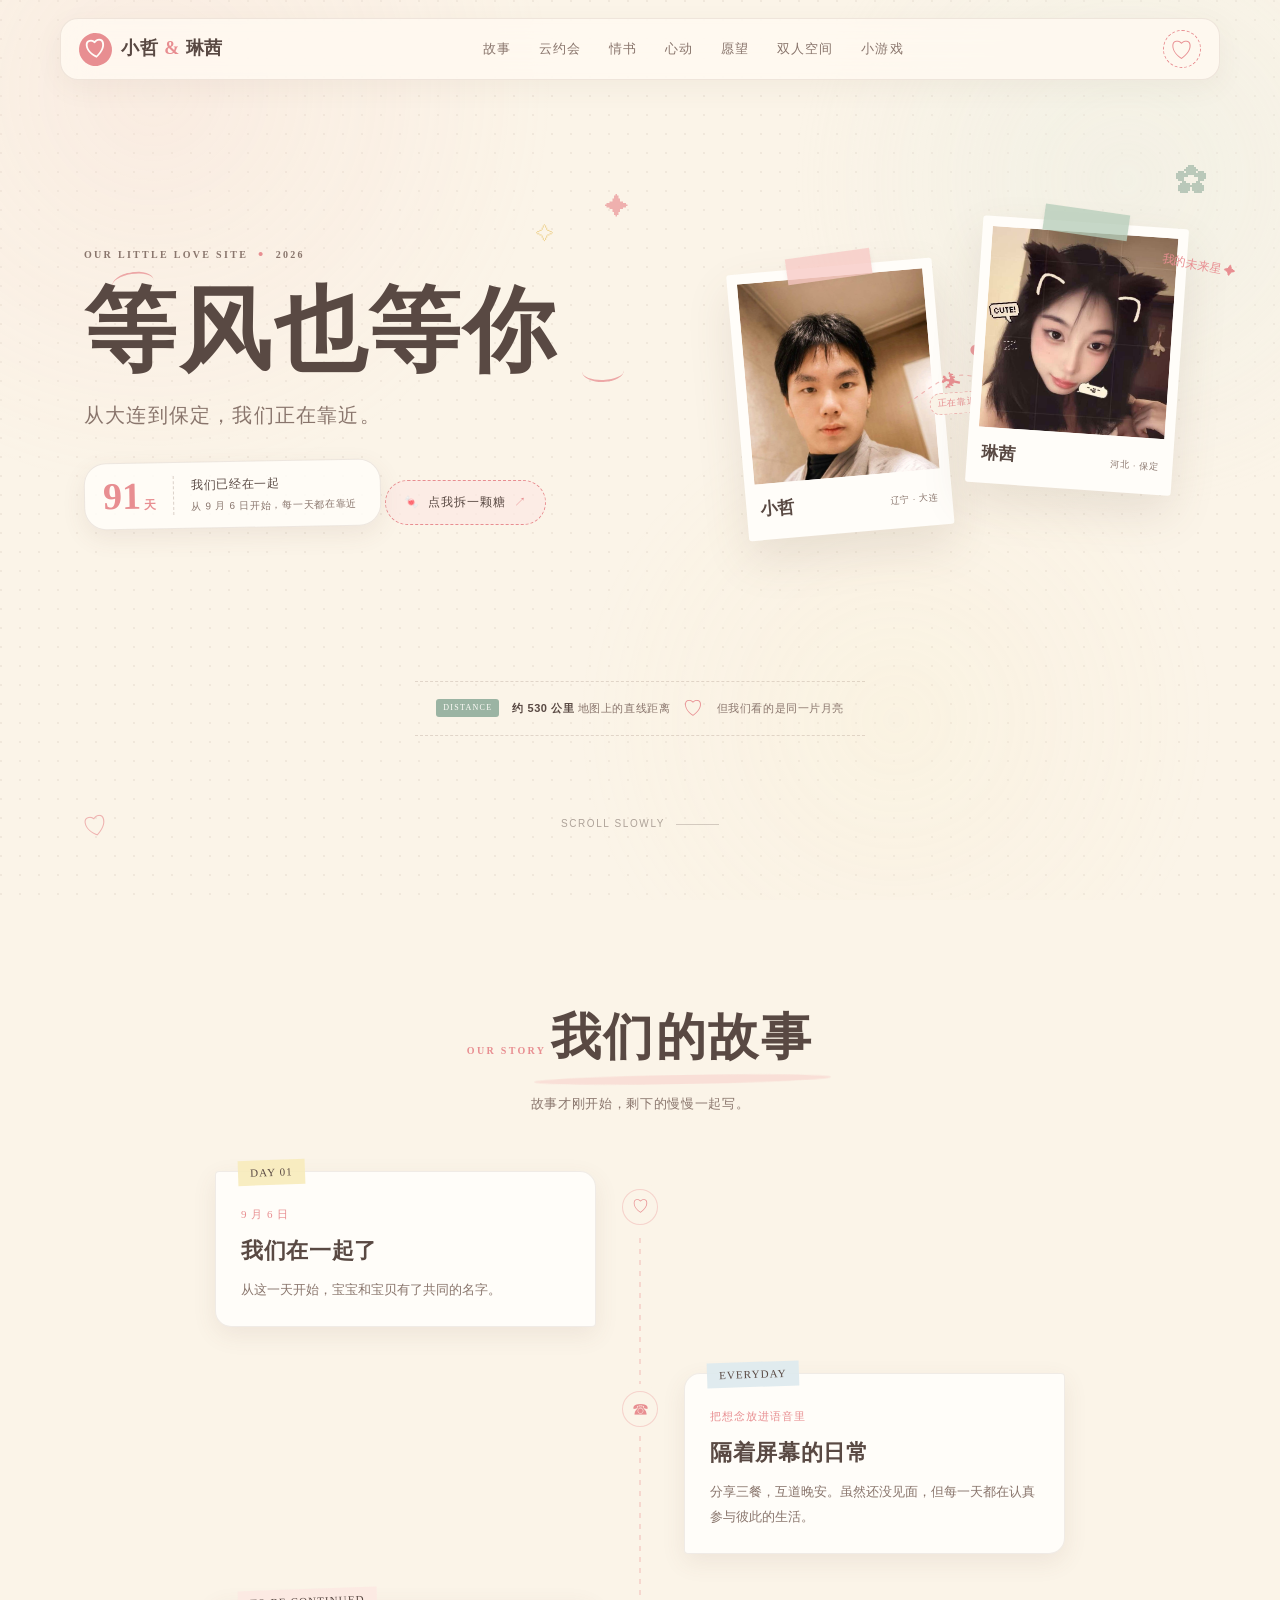
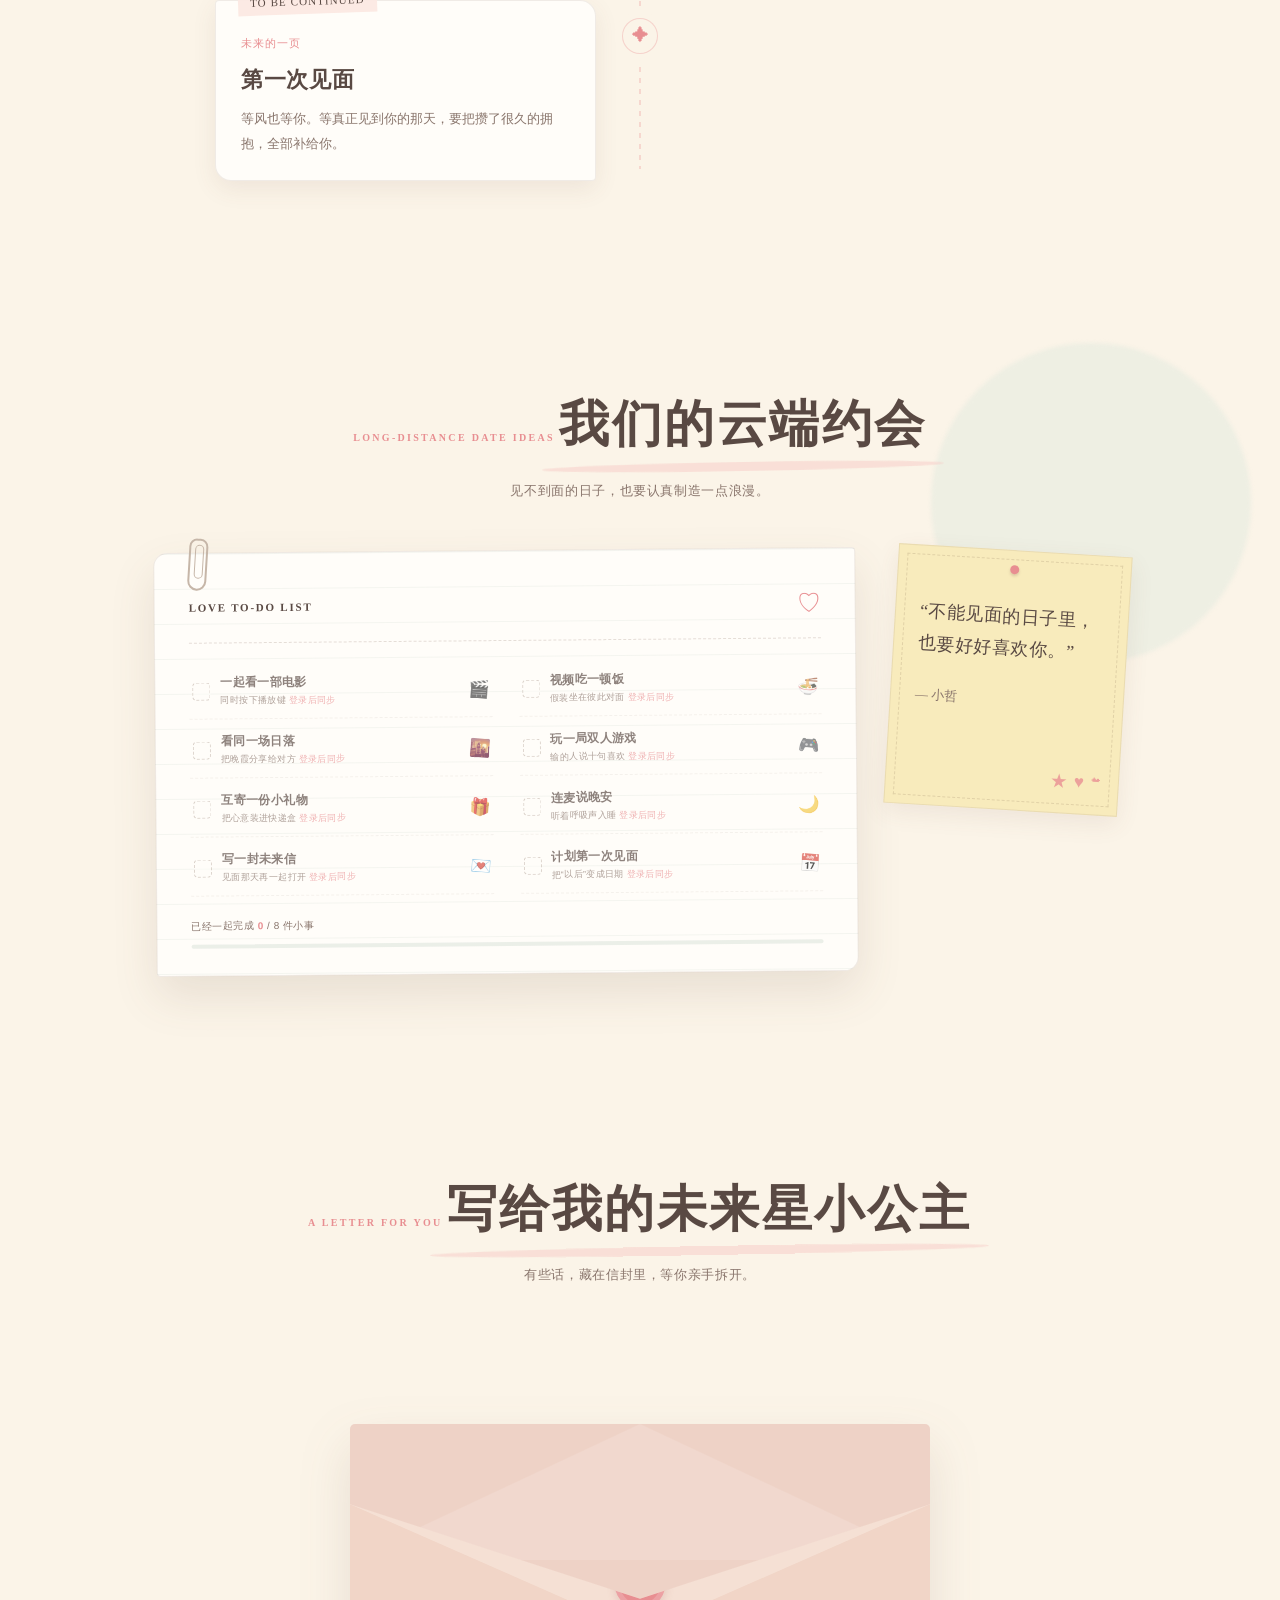
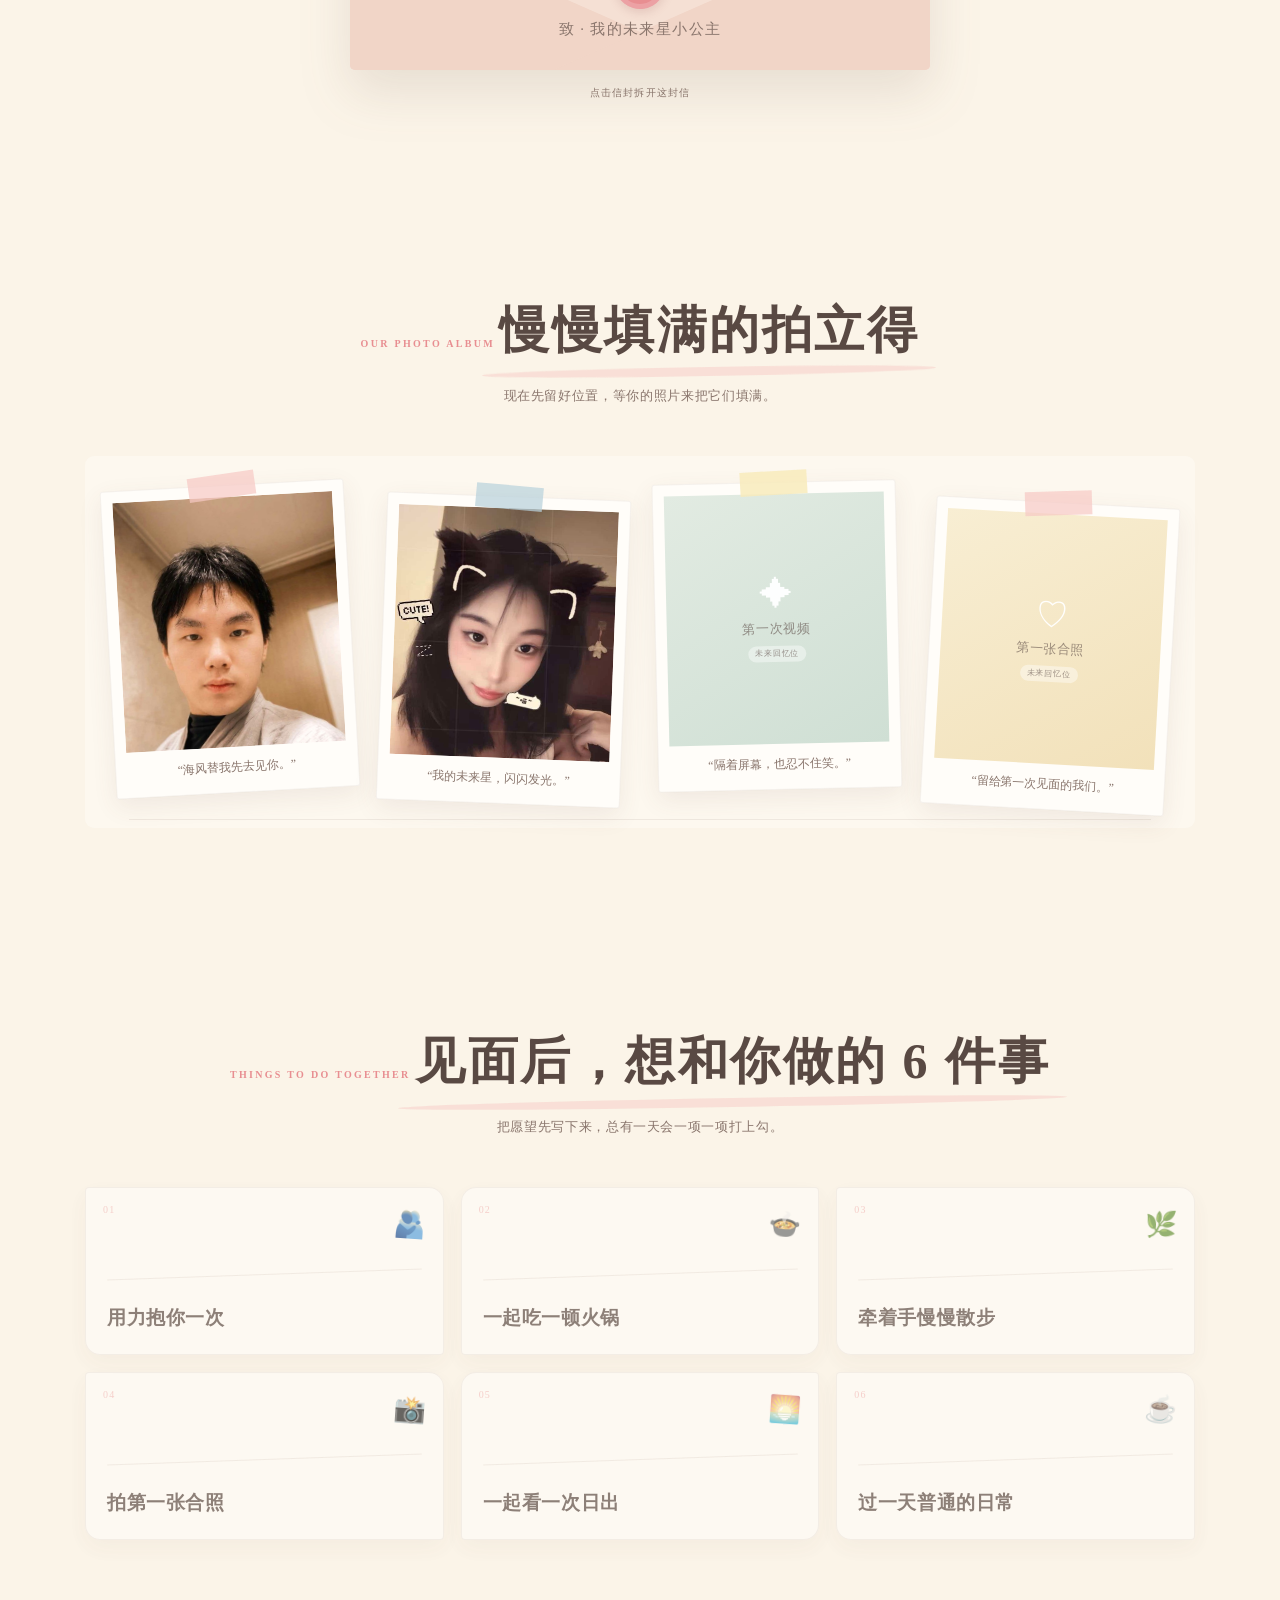
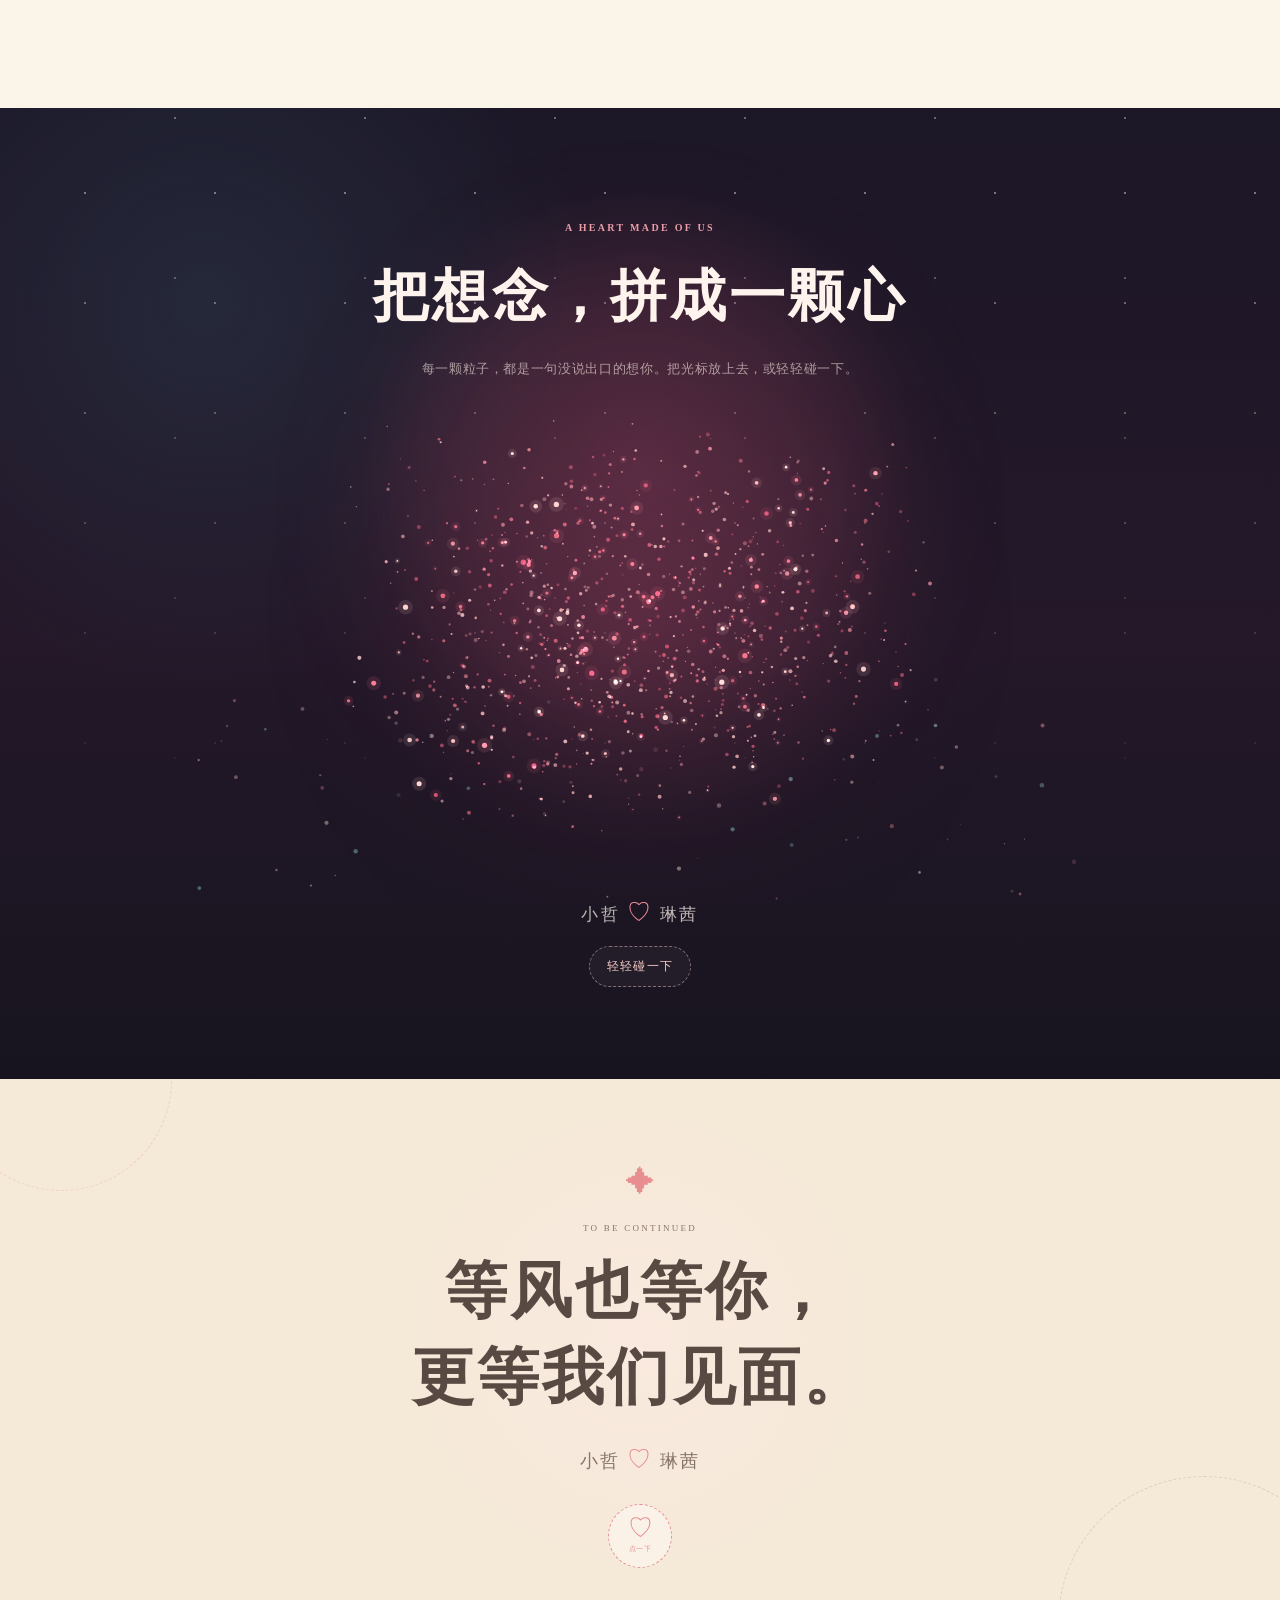
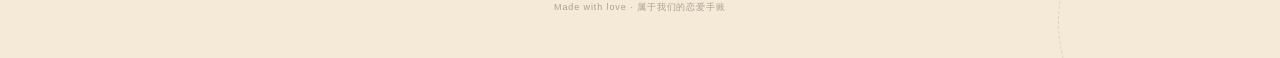
==== commit 2c608959: "Add canonical URL and sitemap" ====
--- a/index.html
+++ b/index.html
@@ -12,6 +12,8 @@
   <meta property="og:locale" content="zh_CN">
   <meta name="twitter:card" content="summary">
   <title>等风也等你 | 小哲 &amp; 琳茜</title>
+  <link rel="canonical" href="https://chongxiaozhe-maker.github.io/xiaozhe-linxi-love/">
+  <meta property="og:url" content="https://chongxiaozhe-maker.github.io/xiaozhe-linxi-love/">
   <link rel="stylesheet" href="styles.css">
   <link rel="stylesheet" href="mobile-nav.css">
   <script type="application/ld+json">{"@context":"https://schema.org","@type":"WebSite","name":"等风也等你 | 小哲 & 琳茜","description":"小哲和琳茜的恋爱手账：等风也等你。"}</script>
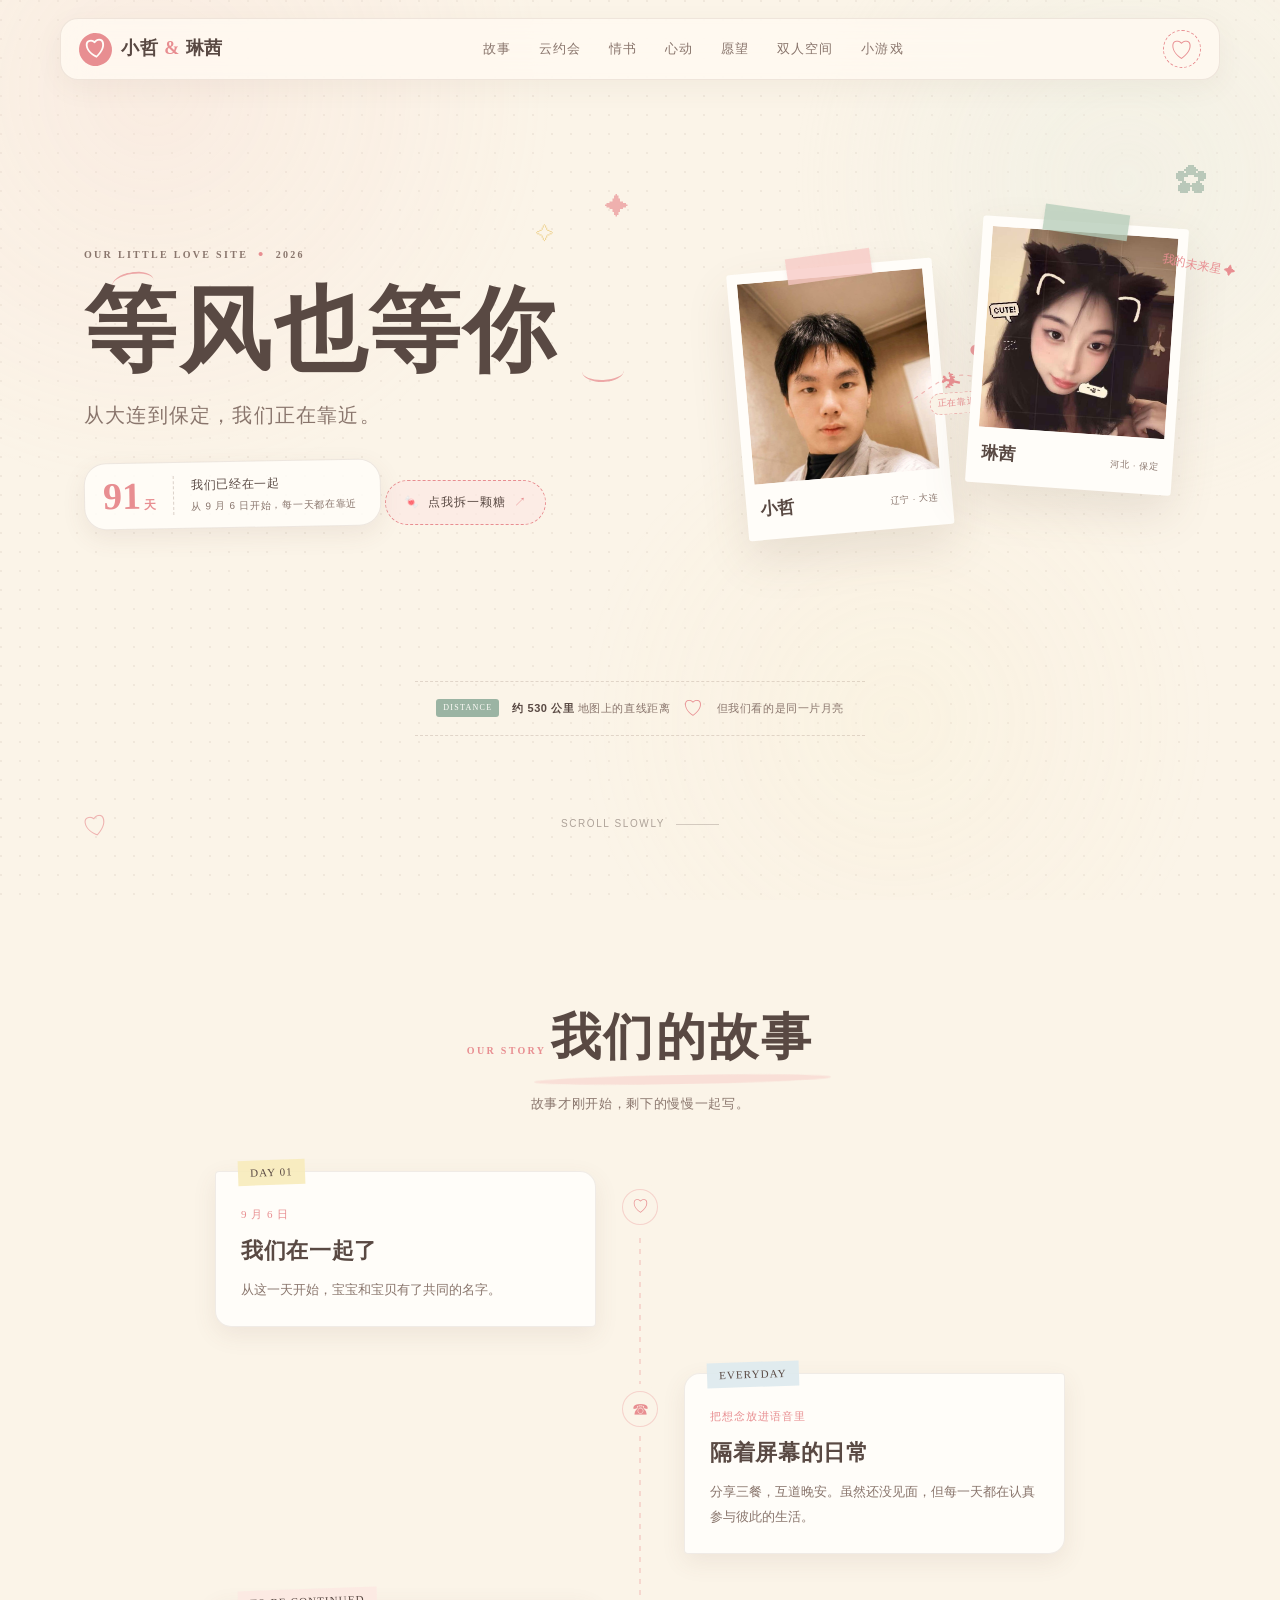
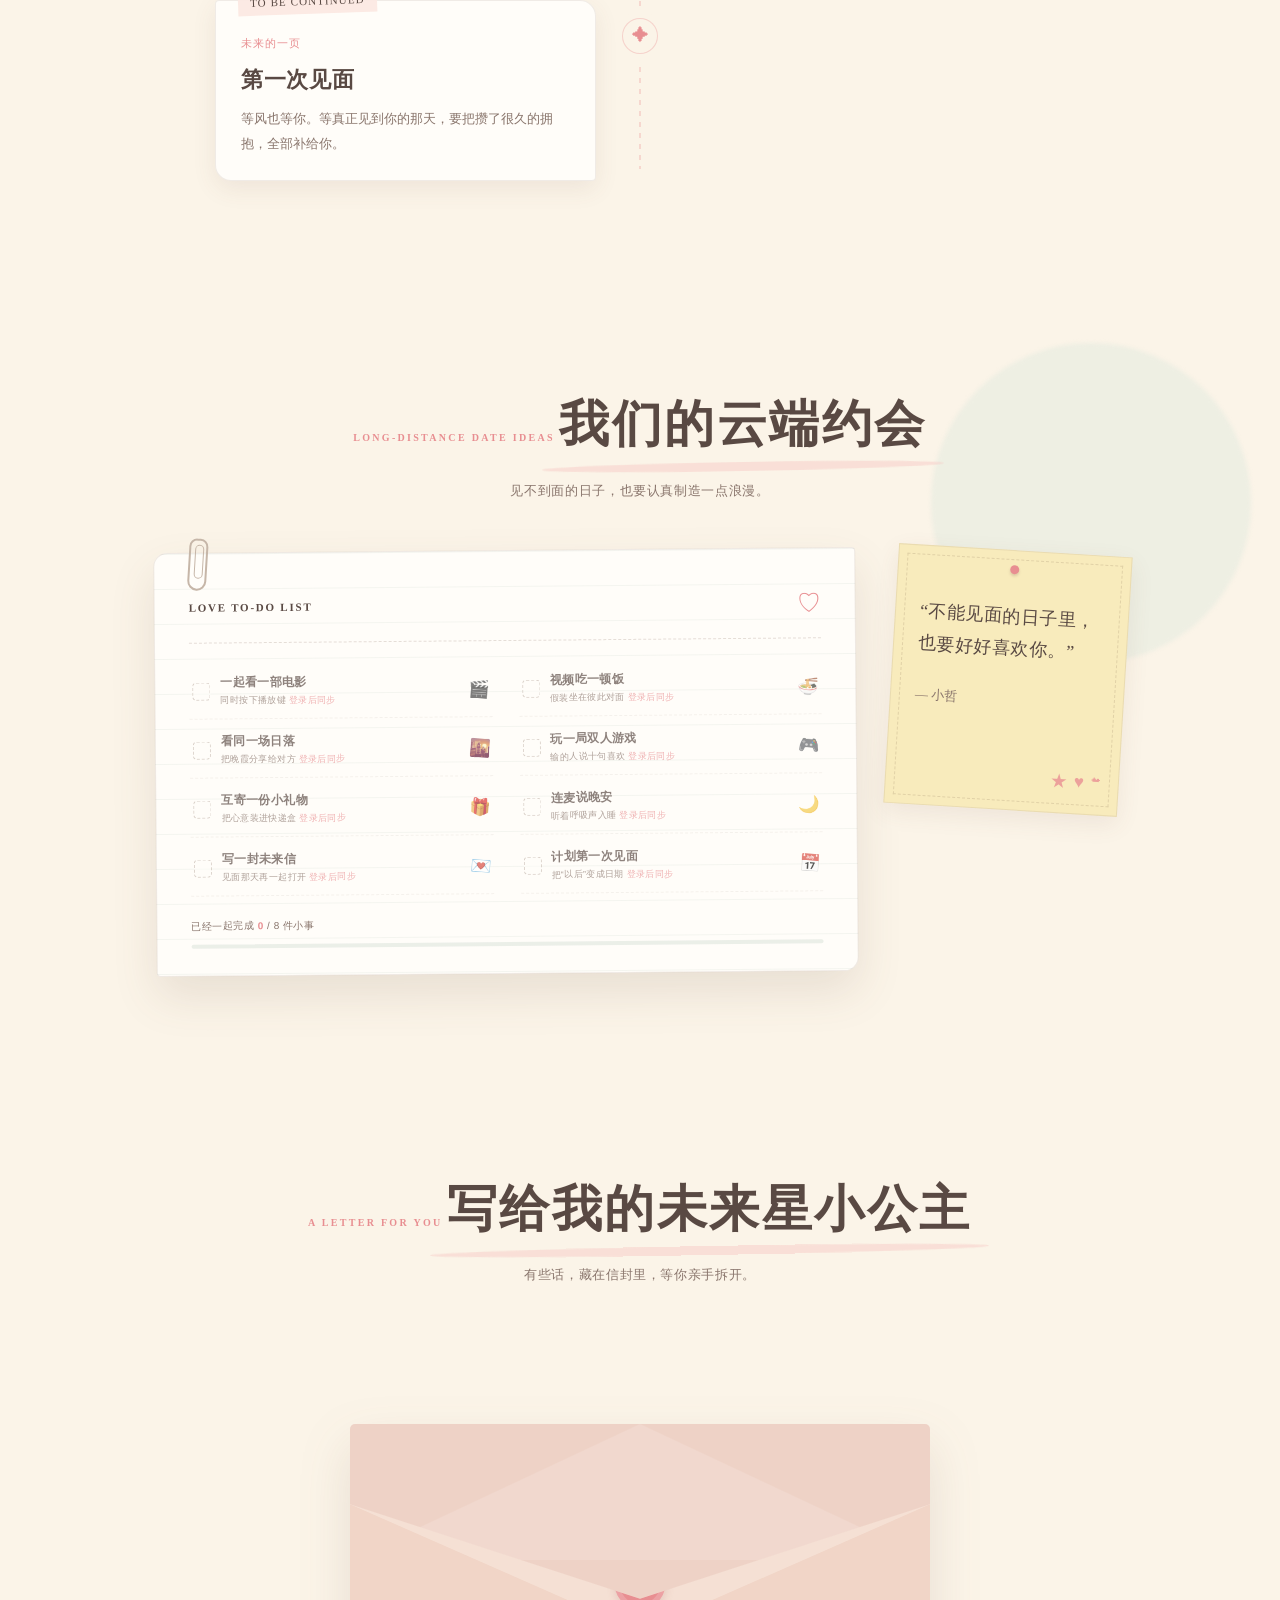
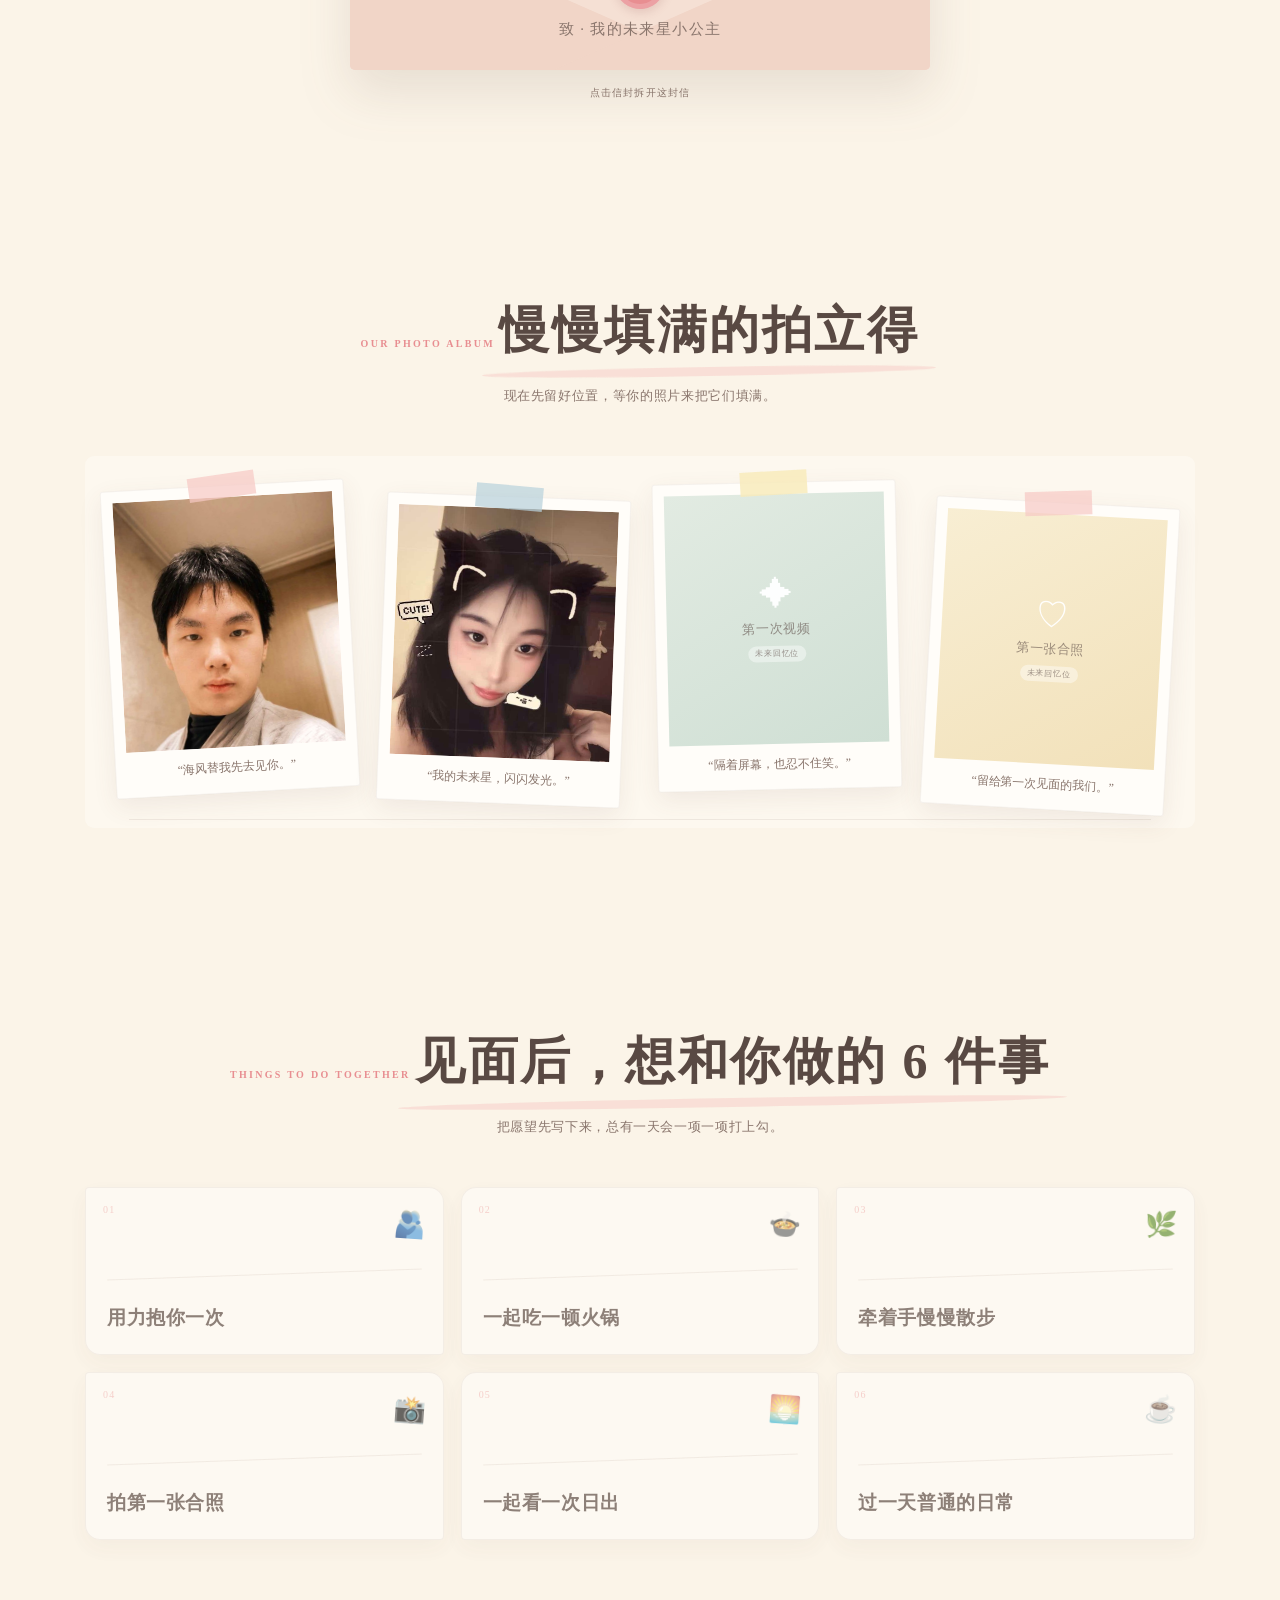
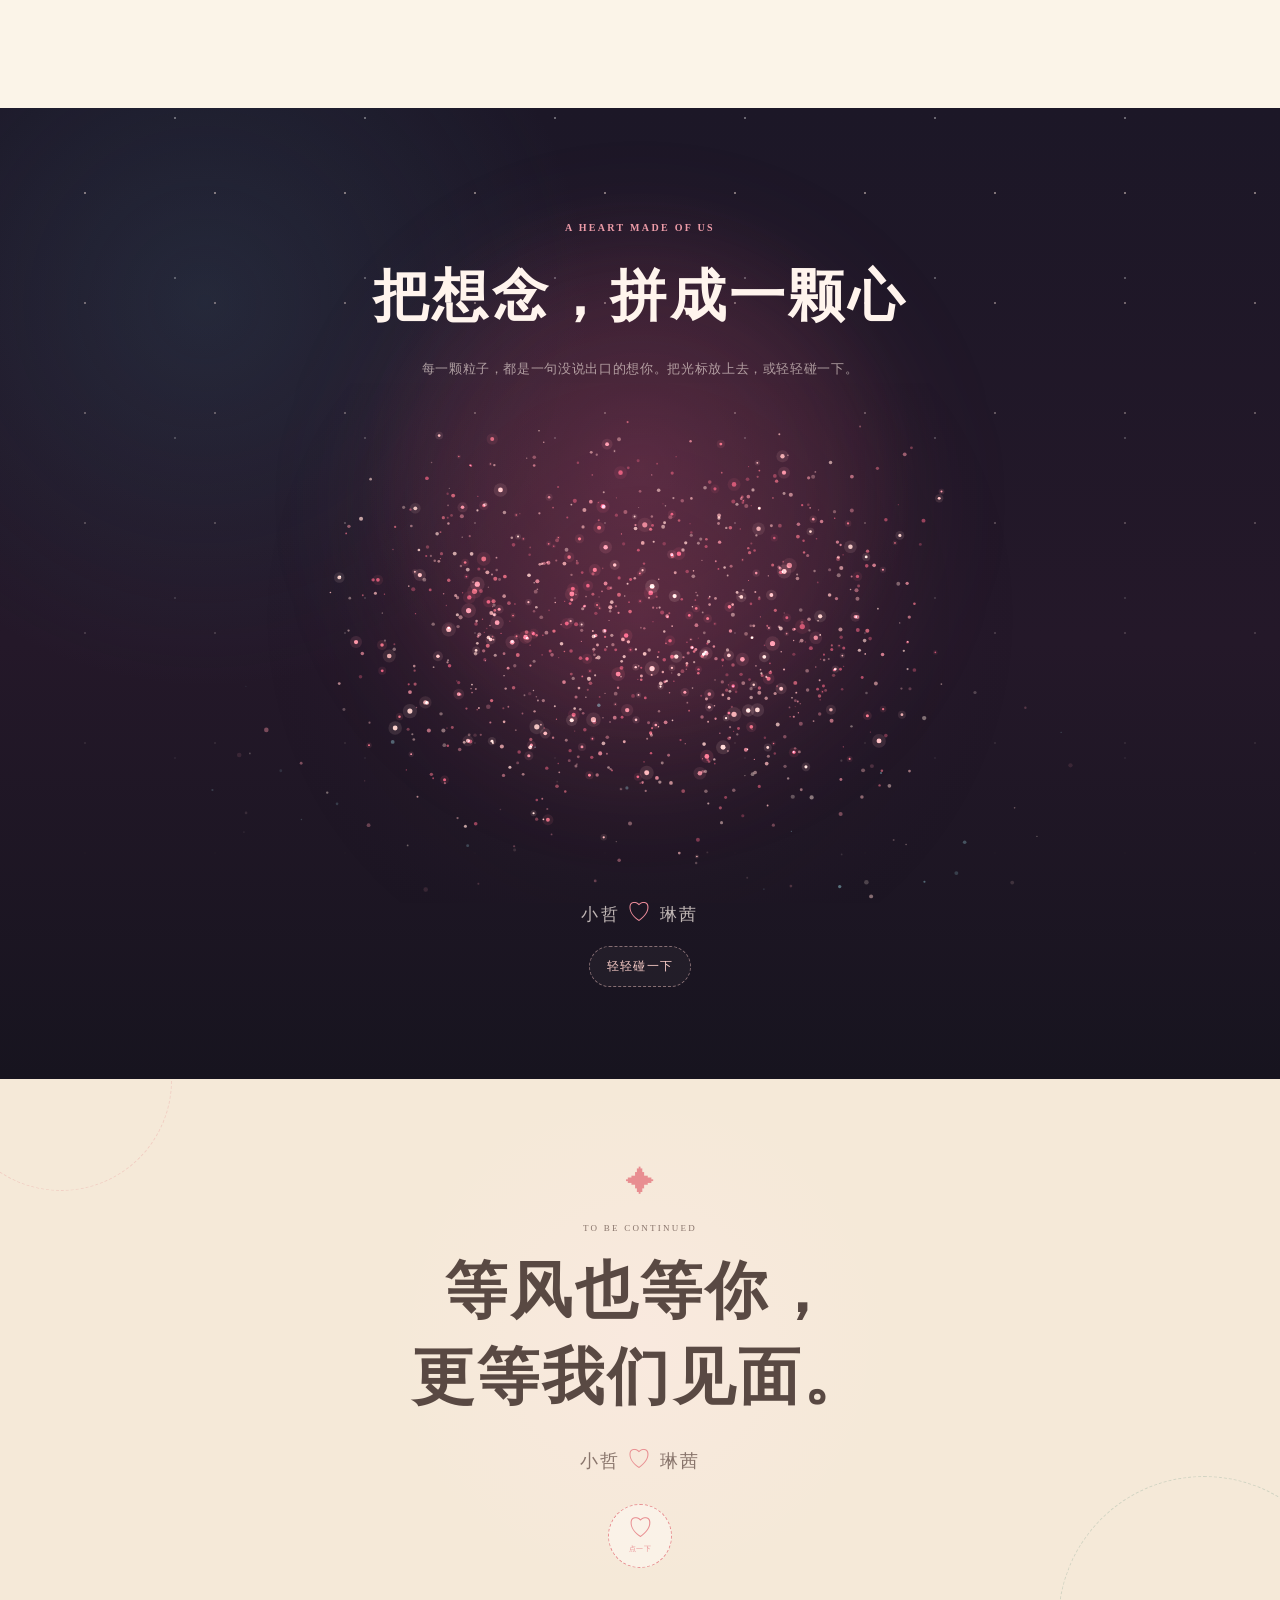
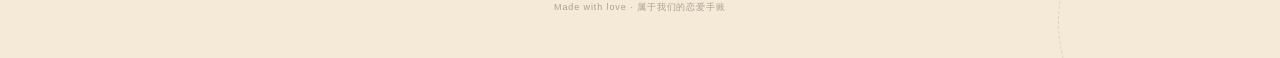
==== commit c30fc068: "Polish sharing, metadata and accessibility" ====
--- a/index.html
+++ b/index.html
@@ -10,10 +10,15 @@
   <meta property="og:description" content="小哲和琳茜的恋爱手账：等风也等你。">
   <meta property="og:type" content="website">
   <meta property="og:locale" content="zh_CN">
-  <meta name="twitter:card" content="summary">
+  <meta property="og:image" content="https://chongxiaozhe-maker.github.io/xiaozhe-linxi-love/assets/og-cover.jpg">
+  <meta property="og:image:width" content="1200">
+  <meta property="og:image:height" content="630">
+  <meta name="twitter:card" content="summary_large_image">
+  <meta name="twitter:image" content="https://chongxiaozhe-maker.github.io/xiaozhe-linxi-love/assets/og-cover.jpg">
   <title>等风也等你 | 小哲 &amp; 琳茜</title>
   <link rel="canonical" href="https://chongxiaozhe-maker.github.io/xiaozhe-linxi-love/">
   <meta property="og:url" content="https://chongxiaozhe-maker.github.io/xiaozhe-linxi-love/">
+  <link rel="icon" href="assets/favicon.svg" type="image/svg+xml">
   <link rel="stylesheet" href="styles.css">
   <link rel="stylesheet" href="mobile-nav.css">
   <script type="application/ld+json">{"@context":"https://schema.org","@type":"WebSite","name":"等风也等你 | 小哲 & 琳茜","description":"小哲和琳茜的恋爱手账：等风也等你。"}</script>
